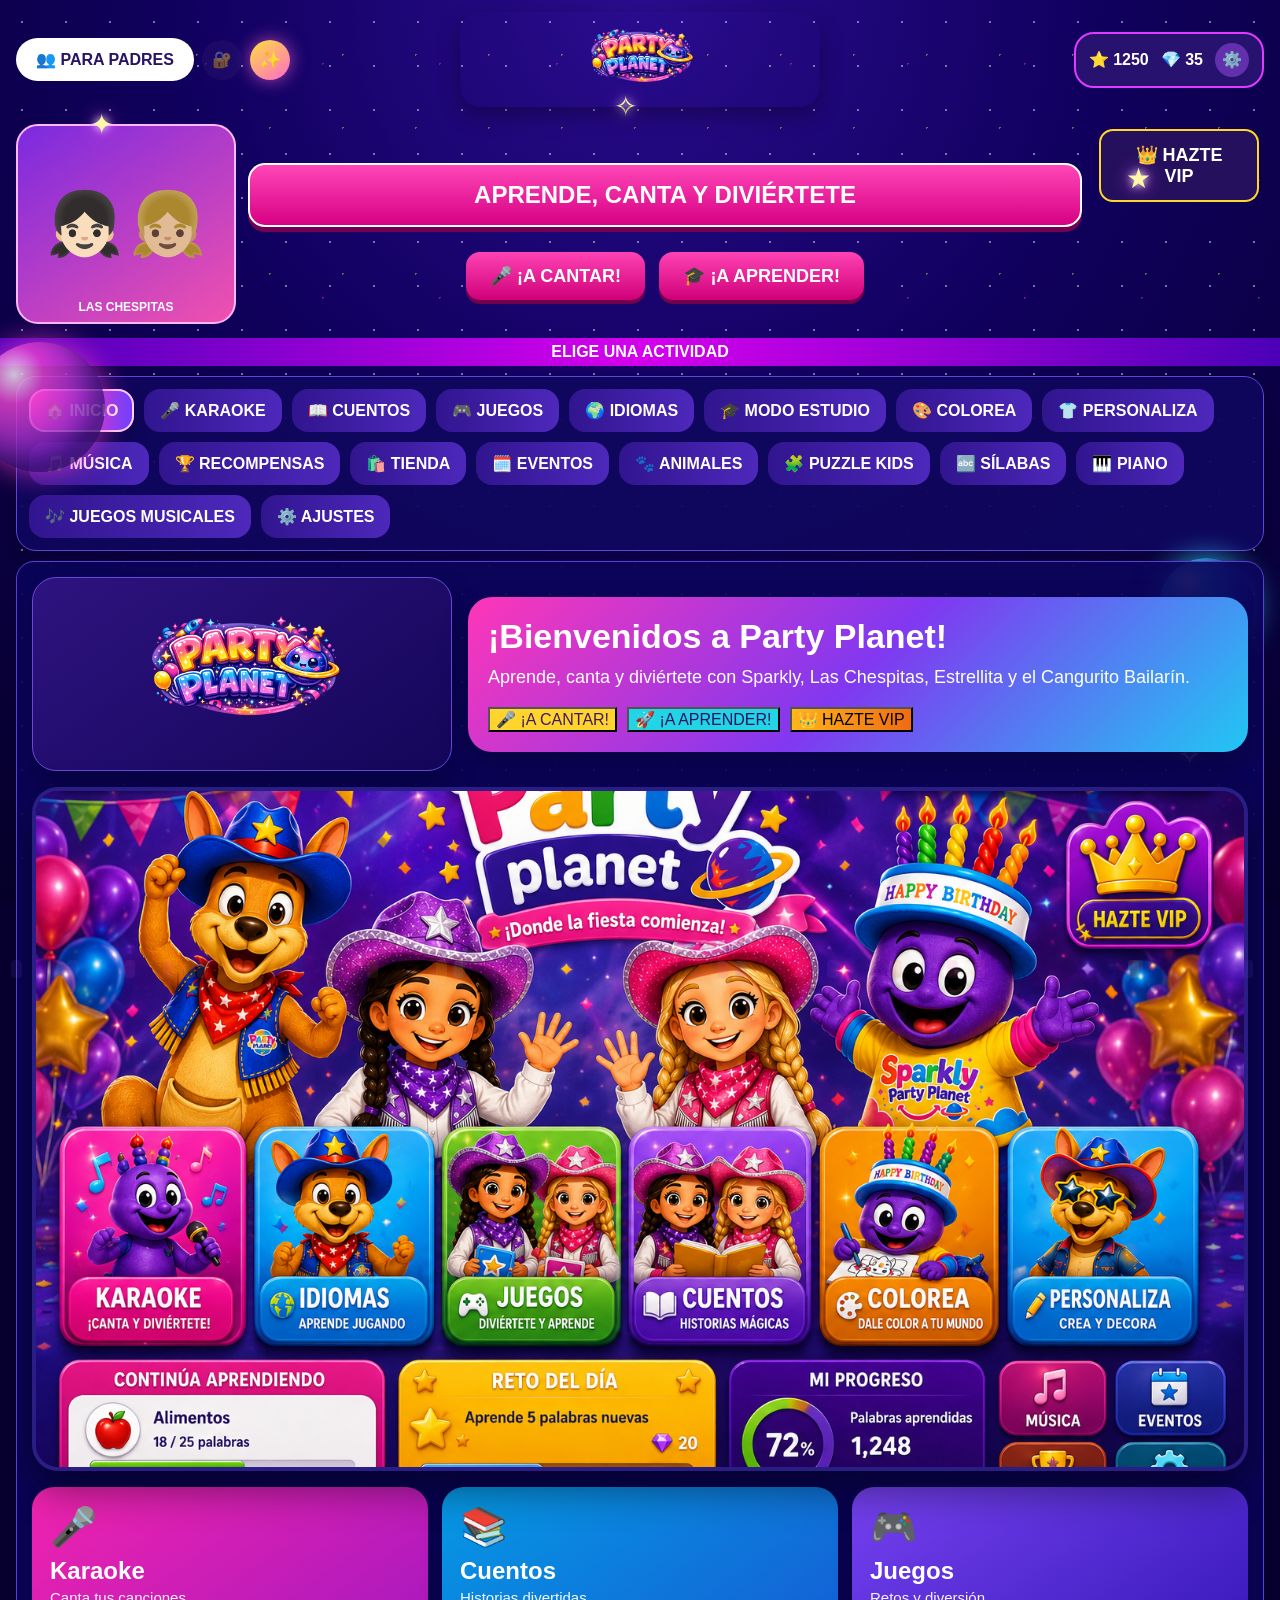
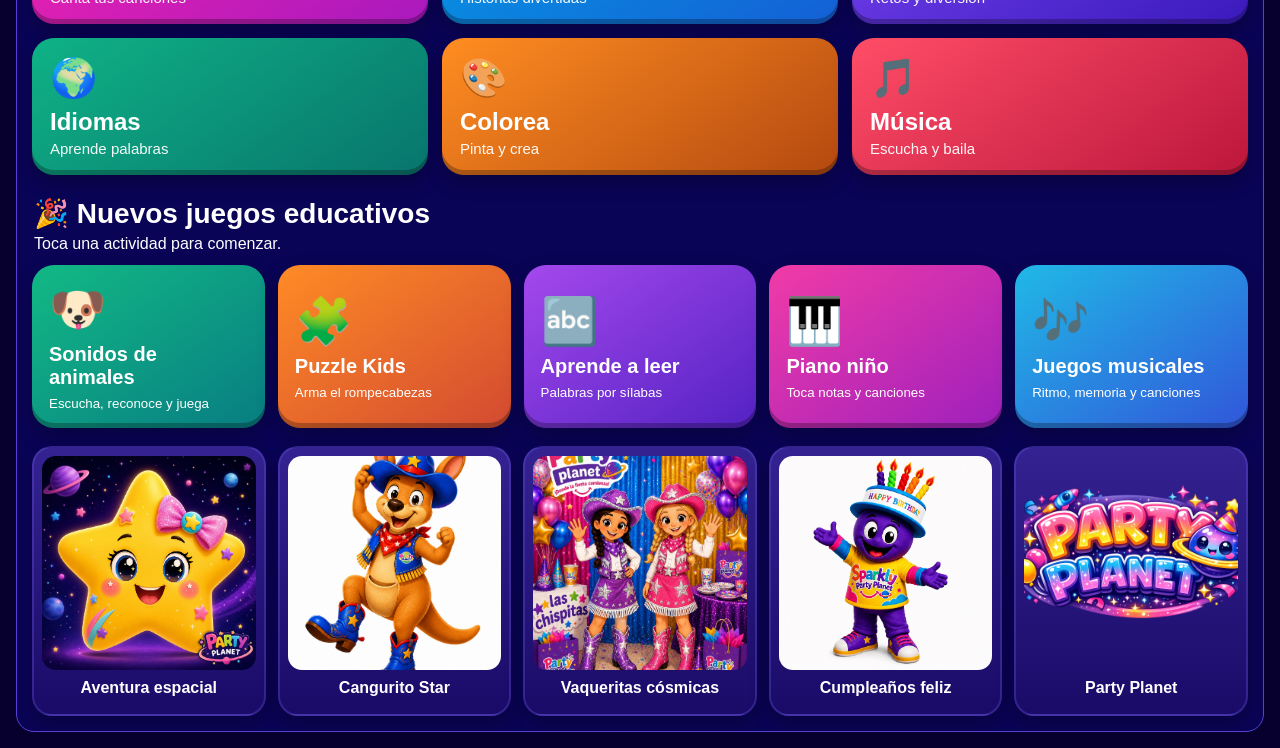
==== index.html @ 07850cf1 "Version 26" ====
<!doctype html>
<html lang="es">
<head>
<meta charset="utf-8">
<meta name="viewport" content="width=device-width,initial-scale=1,viewport-fit=cover">
<meta name="theme-color" content="#160066">
<title>Party Planet V26</title>
<link rel="manifest" href="manifest.json">
<link rel="stylesheet" href="styles.css?v=26">
<script>(async function(){const V='26';if(localStorage.getItem('pp_app_version')!==V){localStorage.setItem('pp_app_version',V);try{if('serviceWorker' in navigator){const r=await navigator.serviceWorker.getRegistrations();await Promise.all(r.map(x=>x.unregister()));}if('caches' in window){const k=await caches.keys();await Promise.all(k.map(x=>caches.delete(x)));}}catch(e){}}})();</script>
</head>
<body>
<div class="space-motion" aria-hidden="true">
  <span class="star s1">✦</span><span class="star s2">★</span><span class="star s3">✧</span>
  <span class="star s4">✦</span><span class="star s5">★</span><span class="star s6">✧</span>
  <span class="planet p1"></span><span class="planet p2"></span>
  <span class="comet c1"></span><span class="comet c2"></span>
</div>
<div class="space-bg"></div>
<div id="app">
<header class="topbar">
  <div class="top-left-actions"><button class="parents" onclick="openParentGate()">👥 PARA PADRES</button><button class="admin-secret" onclick="openAdminGate()" title="Administrador">🔐</button><button class="motion-toggle" onclick="toggleMotion()" title="Activar o reducir movimiento">✨</button></div>
  <div class="brand brand-image" onclick="go('home')">
      <img src="assets/images/logo_party_planet_v25.png" alt="Sparkly Party Planet">
    </div>
  <div class="wallet">
    <span>⭐ <b id="starsTop">1250</b></span>
    <span>💎 <b id="gemsTop">35</b></span>
    <button onclick="go('settings')">⚙️</button>
  </div>
</header>

<section class="hero-banner">
  <div class="hero-characters">
    <div class="character-bubble">👧🏻</div>
    <div class="character-bubble">👧🏼</div>
    <span>LAS CHESPITAS</span>
  </div>
  <div class="hero-copy">
    <h1>APRENDE, CANTA Y DIVIÉRTETE</h1>
    <div>
      <button onclick="go('karaoke')">🎤 ¡A CANTAR!</button>
      <button onclick="go('study')">🎓 ¡A APRENDER!</button>
    </div>
  </div>
  <button class="vip-btn" onclick="go('vip')">👑 HAZTE VIP</button>
</section>

<div class="section-banner">ELIGE UNA ACTIVIDAD</div>

<div id="mainNav" class="quick-nav">
    <button data-screen="home" onclick="go('home')">🏠 <span>INICIO</span></button>
    <button data-screen="karaoke" onclick="go('karaoke')">🎤 <span>KARAOKE</span></button>
    <button data-screen="stories" onclick="go('stories')">📖 <span>CUENTOS</span></button>
    <button data-screen="games" onclick="go('games')">🎮 <span>JUEGOS</span></button>
    <button data-screen="languages" onclick="go('languages')">🌍 <span>IDIOMAS</span></button>
    <button data-screen="study" onclick="go('study')">🎓 <span>MODO ESTUDIO</span></button>
    <button data-screen="color" onclick="go('color')">🎨 <span>COLOREA</span></button>
    <button data-screen="avatar" onclick="go('avatar')">👕 <span>PERSONALIZA</span></button>
    <button data-screen="music" onclick="go('music')">🎵 <span>MÚSICA</span></button>
    <button data-screen="rewards" onclick="go('rewards')">🏆 <span>RECOMPENSAS</span></button>
    <button data-screen="store" onclick="go('store')">🛍️ <span>TIENDA</span></button>
    <button data-screen="events" onclick="go('events')">🗓️ <span>EVENTOS</span></button>
    <button data-screen="animals" onclick="go('animals')">🐾 <span>ANIMALES</span></button>
    <button data-screen="puzzle" onclick="go('puzzle')">🧩 <span>PUZZLE KIDS</span></button>
    <button data-screen="syllables" onclick="go('syllables')">🔤 <span>SÍLABAS</span></button>
    <button data-screen="piano" onclick="go('piano')">🎹 <span>PIANO</span></button>
    <button data-screen="musicgames" onclick="go('musicgames')">🎶 <span>JUEGOS MUSICALES</span></button>
    <button data-screen="settings" onclick="go('settings')">⚙️ <span>AJUSTES</span></button>
    <div class="kangaroo">🦘<small>Cangurito Bailarín</small></div>
  </div>
<div class="app-layout app-layout-wide">
  <main class="content content-wide">
    <section id="screen-home" class="screen active"></section>
    <section id="screen-karaoke" class="screen"></section>
    <section id="screen-stories" class="screen"></section>
    <section id="screen-games" class="screen"></section>
    <section id="screen-languages" class="screen"></section>
    <section id="screen-study" class="screen"></section>
    <section id="screen-color" class="screen"></section>
    <section id="screen-avatar" class="screen"></section>
    <section id="screen-music" class="screen"></section>
    <section id="screen-rewards" class="screen"></section>
    <section id="screen-store" class="screen"></section>
    <section id="screen-events" class="screen"></section>
    <section id="screen-settings" class="screen"></section>
    <section id="screen-vip" class="screen"></section>
    <section id="screen-parents" class="screen"></section>
    <section id="screen-admin" class="screen"></section>
    <section id="screen-cloud" class="screen"></section>
    <section id="screen-analytics" class="screen"></section>
    <section id="screen-animals" class="screen"></section>
    <section id="screen-puzzle" class="screen"></section>
    <section id="screen-syllables" class="screen"></section>
    <section id="screen-piano" class="screen"></section>
    <section id="screen-musicgames" class="screen"></section>
  </main>
</div>
</div>

<div id="modal" class="modal hidden"><div class="modal-card"><button class="modal-close" onclick="closeModal()">✕</button><div id="modalBody"></div></div></div>
<div id="toast"></div>
<script src="app.js?v=26"></script>
</body>
</html>
---- styles.css ----
:root{--navy:#090044;--navy2:#170071;--purple:#6f18df;--pink:#f014a8;--blue:#0a8fe8;--cyan:#20d5ff;--yellow:#ffd734;--white:#fff}
*{box-sizing:border-box}body{margin:0;font-family:Arial,Helvetica,sans-serif;color:white;background:#07002f;min-height:100vh}.space-bg{position:fixed;inset:0;z-index:-2;background:radial-gradient(circle at top,#2a0c8f 0,#10005d 42%,#050028 100%)}.space-bg:after{content:"";position:absolute;inset:0;background-image:radial-gradient(#fff 1px,transparent 1px),radial-gradient(#ffd734 1px,transparent 1px),radial-gradient(#ff34c7 1px,transparent 1px);background-size:44px 44px,73px 73px,117px 117px;background-position:0 0,14px 18px,30px 5px;opacity:.45}button,input,select{font:inherit}.topbar{display:grid;grid-template-columns:1fr 2fr 1fr;align-items:center;padding:12px 16px}.parents{justify-self:start;background:#fff;color:#271467;border:0;border-radius:25px;padding:12px 20px;font-weight:900}.brand{justify-self:center;display:flex;gap:8px;align-items:center;cursor:pointer}.brand-star{font-size:50px;filter:drop-shadow(0 0 8px #ffdd00)}.brand b{display:block;font-size:54px;line-height:.8;background:linear-gradient(#19c9ff,#fff,#ff4aac);-webkit-background-clip:text;color:transparent;text-shadow:0 4px #401066}.brand small{display:block;text-align:center;color:#ffd12c;font-weight:900;letter-spacing:4px}.wallet{justify-self:end;background:#281270;border:2px solid #e23bff;border-radius:20px;padding:9px 13px;display:flex;gap:12px;align-items:center}.wallet button{border:0;background:#6230ad;color:white;width:34px;height:34px;border-radius:50%}
.hero-banner{display:grid;grid-template-columns:220px 1fr 170px;gap:12px;align-items:center;padding:5px 16px 14px}.hero-characters{height:200px;border:2px solid #ffb7fb;border-radius:22px;background:linear-gradient(145deg,#7b2ae0,#f051ae);display:flex;align-items:center;justify-content:center;gap:6px;position:relative}.hero-characters span{position:absolute;bottom:8px;font-size:12px;font-weight:900}.character-bubble{font-size:62px}.hero-copy{text-align:center}.hero-copy h1{padding:16px;border-radius:17px;border:2px solid #fff;background:linear-gradient(#ff47b8,#d70083);box-shadow:0 5px 0 #730050}.hero-copy button,.vip-btn{border:0;border-radius:14px;padding:13px 24px;color:#fff;font-weight:900;font-size:18px;background:linear-gradient(#ff43b4,#cf0078);box-shadow:0 4px 0 #73004b;margin:5px}.vip-btn{align-self:start;background:#24105d;border:2px solid #ffd72c;box-shadow:none}.section-banner{text-align:center;font-weight:900;padding:5px;background:linear-gradient(90deg,#4c00b8,#d500ed,#4c00b8)}.app-layout{display:grid;grid-template-columns:145px minmax(0,1fr);gap:10px;padding:10px}.side-nav,.content{background:rgba(12,5,91,.9);border:1px solid #5940d3;border-radius:18px;overflow:hidden}.side-nav>button{width:100%;border:0;border-bottom:1px solid #5238bd;padding:14px 10px;text-align:left;color:#fff;font-weight:800;background:linear-gradient(90deg,#30158c,#4521a9)}.side-nav>button.active{background:linear-gradient(90deg,#a712cb,#4337ef);box-shadow:inset 0 0 0 2px #ff4ff3}.kangaroo{text-align:center;font-size:78px;padding:20px 0}.kangaroo small{display:block;font-size:11px}.content{padding:15px;min-height:600px}.screen{display:none}.screen.active{display:block;animation:fade .22s ease}@keyframes fade{from{opacity:0;transform:translateY(5px)}to{opacity:1;transform:none}}
.screen-title{display:flex;justify-content:space-between;align-items:center;margin-bottom:14px}.screen-title h2{margin:0;font-size:30px}.screen-title p{margin:4px 0}.panel{background:linear-gradient(145deg,#211070,#12065c);border:1px solid #5f43db;border-radius:18px;padding:16px;box-shadow:0 10px 24px #0003}.home-grid,.feature-grid,.product-grid,.reward-grid,.event-grid{display:grid;grid-template-columns:repeat(3,1fr);gap:12px}.home-card,.feature-card,.product-card,.reward-card,.event-card{border:0;border-radius:18px;padding:18px;color:white;min-height:130px;font-weight:900;text-align:left;box-shadow:inset 0 -5px #0004,0 6px 15px #0003}.home-card span,.feature-card span,.product-card span,.reward-card span,.event-card span{display:block;font-size:38px;margin-bottom:8px}.blue{background:linear-gradient(145deg,#0599e4,#1460d5)}.pink{background:linear-gradient(145deg,#f123ae,#a919be)}.purple{background:linear-gradient(145deg,#7541ef,#3a1abc)}.green{background:linear-gradient(145deg,#0fb286,#08756d)}.orange{background:linear-gradient(145deg,#ff8d21,#b44910)}.red{background:linear-gradient(145deg,#ff4d67,#bc163c)}.yellow{background:linear-gradient(145deg,#ffc72e,#d87b00);color:#3d2500}
.lang-tabs{display:flex;overflow:auto;margin-bottom:10px}.lang-tabs button{min-width:92px;border:0;border-right:1px solid #5439b4;background:#2b167b;color:#fff;padding:11px}.lang-tabs .active{background:linear-gradient(#f32bab,#7530e8)}.toolbar{display:grid;grid-template-columns:1.2fr 1fr auto;gap:9px;margin:10px 0}.toolbar>*{border:0;border-radius:12px;padding:12px;background:#2a1578;color:#fff}.stats{display:flex;justify-content:space-around;border-block:1px solid #5138bd;padding:10px}.category-grid{display:grid;grid-template-columns:repeat(4,1fr);gap:9px;margin:12px 0}.category-grid button{border:0;border-radius:14px;color:#fff;padding:14px 8px;min-height:92px;font-weight:900;box-shadow:inset 0 -4px #0004}.category-grid span{display:block;font-size:33px}.word-grid{display:grid;grid-template-columns:repeat(3,1fr);gap:10px;margin-top:12px}.word{background:linear-gradient(145deg,#3c20aa,#18106a);border:1px solid #684bdd;border-radius:15px;padding:14px;text-align:center}.word .emoji{font-size:36px}.word p{color:#7feaff;font-weight:900}.word button,.action-btn{border:0;border-radius:10px;padding:8px 11px;background:#f124a5;color:#fff;font-weight:800}.karaoke-box{text-align:center}.lyrics{min-height:150px;font-size:26px;line-height:1.7;background:#15075b;border-radius:16px;padding:20px}.story-card{line-height:1.7}.game-area{margin-top:12px;min-height:220px}.memory{display:grid;grid-template-columns:repeat(4,1fr);gap:8px}.memory button{min-height:60px;border:0;border-radius:12px;font-size:28px;background:#4027aa;color:white}.paint-area{text-align:center}.paint-star{font-size:220px;color:#ddd;cursor:pointer}.palette{display:flex;justify-content:center;gap:8px}.palette button{width:42px;height:42px;border-radius:50%;border:3px solid white}.avatar-stage{text-align:center}.avatar-face{font-size:160px}.avatar-options{display:flex;flex-wrap:wrap;justify-content:center;gap:8px}.avatar-options button{padding:10px;border:0;border-radius:12px}.song-list{display:grid;gap:9px}.song{display:flex;justify-content:space-between;align-items:center;background:#22106f;border-radius:14px;padding:13px}.progress{height:14px;background:#12064e;border-radius:10px;overflow:hidden}.progress div{height:100%;background:linear-gradient(90deg,#1dd6ff,#f52fb2)}.settings-list label{display:block;margin:15px 0}.settings-list select,.settings-list input{width:100%;padding:11px;border-radius:10px;border:0;margin-top:5px}.modal{position:fixed;inset:0;z-index:30;background:#000b;display:grid;place-items:center}.modal-card{position:relative;width:min(520px,90vw);background:#21106d;border:2px solid #ba64ff;border-radius:20px;padding:25px;text-align:center}.modal-close{position:absolute;right:10px;top:10px}.hidden{display:none!important}#toast{position:fixed;left:50%;bottom:20px;z-index:40;transform:translate(-50%,100px);opacity:0;background:white;color:#251064;padding:12px 18px;border-radius:20px;transition:.3s;font-weight:900}#toast.show{transform:translate(-50%,0);opacity:1}
@media(max-width:900px){.hero-banner{grid-template-columns:150px 1fr}.vip-btn{display:none}.app-layout{grid-template-columns:92px 1fr}.side-nav span{display:none}.side-nav>button{text-align:center;font-size:22px}.home-grid,.feature-grid,.product-grid,.reward-grid,.event-grid{grid-template-columns:repeat(2,1fr)}.category-grid{grid-template-columns:repeat(3,1fr)}}
@media(max-width:650px){.topbar{grid-template-columns:1fr 1fr}.parents{display:none}.brand{justify-self:start}.brand b{font-size:34px}.brand-star{font-size:35px}.hero-banner{grid-template-columns:1fr}.hero-characters{display:none}.app-layout{grid-template-columns:1fr}.side-nav{display:flex;overflow:auto}.side-nav>button{min-width:68px;border-bottom:0}.kangaroo{display:none}.home-grid,.feature-grid,.product-grid,.reward-grid,.event-grid,.category-grid,.word-grid{grid-template-columns:repeat(2,1fr)}.toolbar{grid-template-columns:1fr}.stats{font-size:12px}.hero-copy h1{font-size:18px}}

/* V17: pantalla de Inicio rediseñada, sin Categorías ni Favoritas */
.home-welcome{
  display:grid;
  grid-template-columns:1.45fr .55fr;
  gap:18px;
  align-items:center;
  min-height:280px;
  padding:28px;
  border-radius:26px;
  background:
    radial-gradient(circle at 85% 20%,#ffffff45 0 3%,transparent 4%),
    radial-gradient(circle at 92% 54%,#ffd734 0 1.5%,transparent 2.5%),
    linear-gradient(135deg,#6d21dd,#e515aa 58%,#0aa6e9);
  box-shadow:0 18px 35px #0004,inset 0 0 0 2px #ffffff55;
  overflow:hidden;
}
.welcome-label{font-size:12px;font-weight:1000;letter-spacing:1.4px;color:#fff8a8}
.welcome-copy h2{font-size:clamp(30px,5vw,50px);line-height:1.02;margin:9px 0}
.welcome-copy p{max-width:650px;font-size:17px;line-height:1.5}
.welcome-actions{display:flex;flex-wrap:wrap;gap:10px;margin-top:18px}
.welcome-actions button{
  border:0;border-radius:15px;padding:13px 18px;color:white;font-weight:900;
  background:#17065d;box-shadow:0 5px 0 #09002e
}
.welcome-actions button:last-child{background:#ffcf27;color:#42134e;box-shadow:0 5px 0 #b76f00}
.welcome-character{
  min-height:205px;border-radius:50%;
  display:flex;flex-direction:column;align-items:center;justify-content:center;
  background:radial-gradient(circle,#fff 0 18%,#bceaff 39%,#8054f0 70%,transparent 71%);
}
.welcome-sparkly{font-size:100px;filter:drop-shadow(0 8px 10px #0004);animation:homeFloat 2s ease-in-out infinite}
.welcome-character b{background:#14045d;padding:8px 12px;border-radius:13px;margin-top:-6px}
@keyframes homeFloat{50%{transform:translateY(-9px) rotate(4deg)}}
.home-section-heading{display:flex;justify-content:space-between;align-items:end;margin:25px 2px 12px}
.home-section-heading h3{font-size:25px;margin:0}.home-section-heading p{margin:4px 0;color:#c9c2ff}
.home-section-heading span{background:#261078;border:1px solid #644ce2;border-radius:13px;padding:10px 13px;font-weight:900}
.home-main-grid{display:grid;grid-template-columns:repeat(3,1fr);gap:12px}
.home-action-card{
  position:relative;display:grid;grid-template-columns:auto 1fr auto;gap:12px;align-items:center;
  min-height:120px;border:0;border-radius:20px;padding:17px;color:white;text-align:left;
  box-shadow:inset 0 -5px #0003,0 9px 18px #0003;transition:.18s
}
.home-action-card:hover{transform:translateY(-3px)}.home-action-card:active{transform:translateY(2px)}
.home-action-icon{font-size:43px}.home-action-card b{display:block;font-size:20px}.home-action-card small{display:block;margin-top:5px;line-height:1.25}.home-action-card i{font-size:30px;font-style:normal}
.karaoke-card{background:linear-gradient(135deg,#f12aaf,#9e1bc3)}
.language-card{background:linear-gradient(135deg,#05a3df,#1555cd)}
.games-card{background:linear-gradient(135deg,#6846ee,#3820b5)}
.stories-card{background:linear-gradient(135deg,#09aa7f,#08716e)}
.color-card{background:linear-gradient(135deg,#ff9d28,#d85713)}
.avatar-card{background:linear-gradient(135deg,#ff4d71,#b81554)}
.home-bottom-grid{display:grid;grid-template-columns:1.45fr .55fr;gap:12px;margin-top:16px}
.continue-card,.daily-challenge{
  border-radius:21px;padding:18px;border:1px solid #6046dc;background:linear-gradient(145deg,#231175,#13085b)
}
.continue-card{display:grid;grid-template-columns:auto 1fr auto;gap:14px;align-items:center}
.continue-icon{width:74px;height:74px;display:grid;place-items:center;border-radius:20px;background:#fff;font-size:42px}
.continue-info span,.daily-challenge>span{font-size:11px;font-weight:1000;letter-spacing:1.2px;color:#7eeaff}
.continue-info h3,.daily-challenge h3{margin:5px 0;font-size:24px}.continue-info p,.daily-challenge p{margin:5px 0;color:#d4ceff}
.continue-card button,.daily-challenge button{
  border:0;border-radius:13px;padding:11px 14px;background:#ef26a6;color:white;font-weight:900
}
.daily-challenge{background:linear-gradient(145deg,#4e1cb2,#9411a5);display:flex;flex-direction:column;justify-content:center}
.daily-challenge button{align-self:flex-start;background:#ffd633;color:#43134c}
.home-shortcuts{display:grid;grid-template-columns:repeat(4,1fr);gap:10px;margin-top:14px}
.home-shortcuts button{border:1px solid #5b43d4;border-radius:14px;padding:13px;background:#211070;color:white;font-weight:900}
@media(max-width:950px){
  .home-main-grid{grid-template-columns:repeat(2,1fr)}
  .home-welcome,.home-bottom-grid{grid-template-columns:1fr}
  .welcome-character{display:none}
}
@media(max-width:620px){
  .home-main-grid{grid-template-columns:1fr}
  .home-shortcuts{grid-template-columns:repeat(2,1fr)}
  .continue-card{grid-template-columns:auto 1fr}.continue-card button{grid-column:1/-1}
  .home-welcome{padding:20px}.welcome-copy h2{font-size:31px}
}

/* V18 - Inicio visual aprobado con botones interactivos */
.visual-home-wrap{
  position:relative;
  width:100%;
  max-width:1536px;
  margin:0 auto;
  aspect-ratio:3/2;
  border-radius:24px;
  overflow:hidden;
  box-shadow:0 18px 45px #0007;
  background:#17005f;
}
.visual-home-image{
  width:100%;
  height:100%;
  object-fit:contain;
  display:block;
  background:#17005f;
  image-rendering:auto;
}
.hotspot{
  position:absolute;
  z-index:5;
  border:0;
  background:transparent;
  border-radius:18px;
  cursor:pointer;
  transition:.18s;
}
.hotspot:hover{
  background:#ffffff16;
  box-shadow:inset 0 0 0 3px #ffffffaa,0 0 20px #ff39d2aa;
  transform:scale(1.01);
}
.hotspot:active{transform:scale(.98)}
.hs-parents{left:1.2%;top:1.2%;width:16.5%;height:6.5%}
.hs-vip{right:2.2%;top:8.5%;width:12%;height:14%}
.hs-karaoke{left:1.2%;top:49.5%;width:16.5%;height:27.5%}
.hs-languages{left:18.2%;top:49.5%;width:16.5%;height:27.5%}
.hs-games{left:35.1%;top:49.5%;width:16.5%;height:27.5%}
.hs-stories{left:52.1%;top:49.5%;width:16.5%;height:27.5%}
.hs-color{left:69.1%;top:49.5%;width:14.5%;height:27.5%}
.hs-avatar{right:1.3%;top:49.5%;width:14.2%;height:27.5%}
.hs-continue{left:2%;top:79%;width:26.5%;height:16.5%}
.hs-challenge{left:30%;top:79%;width:26.5%;height:16.5%}
.hs-progress{left:58%;top:79%;width:22%;height:16.5%}
.hs-music{left:80.5%;top:79%;width:8.5%;height:8%}
.hs-events{right:1.2%;top:79%;width:9%;height:8%}
.hs-rewards{left:80.5%;top:88%;width:8.5%;height:8%}
.hs-settings{right:1.2%;top:88%;width:9%;height:8%}
.mobile-home-fallback{display:none}
@media(max-width:760px){
  .visual-home-wrap{display:none}
  .mobile-home-fallback{display:block}
}

/* V19 - integración de personajes oficiales */
.brand-image{
  width:320px;
  max-width:100%;
  border-radius:18px;
  overflow:hidden;
  box-shadow:0 8px 20px #0004;
}
.brand-image img{
  display:block;
  width:100%;
  height:88px;
  object-fit:cover;
  object-position:center;
}
.character-showcase{
  display:grid;
  grid-template-columns:repeat(4,1fr);
  gap:12px;
  margin-top:18px;
}
.character-card{
  border:0;
  border-radius:20px;
  padding:0;
  overflow:hidden;
  color:white;
  text-align:left;
  background:linear-gradient(145deg,#2a147b,#13065b);
  box-shadow:0 10px 24px #0004;
  transition:.18s;
}
.character-card:hover{transform:translateY(-4px)}
.character-card img{
  width:100%;
  aspect-ratio:1/1;
  object-fit:cover;
  display:block;
  background:white;
}
.character-card div{padding:13px}
.character-card b{display:block;font-size:17px}
.character-card small{display:block;margin-top:4px;color:#d8d2ff}
.screen-character-banner{
  display:grid;
  grid-template-columns:180px 1fr;
  gap:18px;
  align-items:center;
  margin-bottom:16px;
  padding:14px;
  border-radius:20px;
  background:linear-gradient(135deg,#5f1bd3,#e319a6,#0a91e6);
  box-shadow:0 10px 26px #0004;
}
.screen-character-banner img{
  width:180px;
  height:180px;
  object-fit:cover;
  border-radius:18px;
  background:white;
}
.screen-character-banner h3{font-size:28px;margin:0 0 5px}
.screen-character-banner p{margin:0;font-size:16px}
@media(max-width:900px){
  .character-showcase{grid-template-columns:repeat(2,1fr)}
  .brand-image{width:240px}
}
@media(max-width:650px){
  .character-showcase{grid-template-columns:repeat(2,1fr)}
  .screen-character-banner{grid-template-columns:1fr;text-align:center}
  .screen-character-banner img{margin:auto;width:150px;height:150px}
  .brand-image{width:180px}
  .brand-image img{height:60px}
}

/* V20 - Inicio infantil inspirado en el código proporcionado, totalmente offline */
.v20-header{
  display:grid;
  grid-template-columns:auto 1fr auto;
  gap:18px;
  align-items:center;
  padding:16px;
  border-radius:26px;
  background:linear-gradient(90deg,#ed2da6,#7b28d8,#3444da);
  border:4px solid #ff72c955;
  box-shadow:0 16px 32px #0005;
  margin-bottom:15px;
}
.v20-mini-brand{
  display:flex;
  align-items:center;
  gap:10px;
  padding:8px 12px;
  border-radius:18px;
  background:#0003;
  font-weight:1000;
}
.v20-mini-brand img{
  width:50px;height:50px;object-fit:cover;border-radius:14px
}
.v20-title{text-align:center}
.v20-title h2{
  margin:0;
  font-size:clamp(22px,4vw,36px);
  color:#ffe63a;
  text-shadow:0 3px 5px #0007;
}
.v20-header-actions{display:flex;gap:8px;flex-wrap:wrap;justify-content:flex-end}
.v20-header-actions button{
  border:0;border-radius:16px;padding:12px 15px;font-weight:1000;
  box-shadow:0 5px 0 #0005;color:white
}
.v20-sing{background:#ffd42c!important;color:#3f1a64!important}
.v20-learn{background:#22d4e6!important;color:#28125f!important}
.v20-vip{background:linear-gradient(90deg,#ffb51b,#f06b12)!important}
.v20-main{display:grid;grid-template-columns:220px 1fr;gap:15px}
.v20-capsule{
  display:flex;
  flex-direction:column;
  gap:8px;
  padding:14px;
  border-radius:26px;
  background:#26106fbb;
  border:2px solid #844ee444;
  box-shadow:0 12px 28px #0004;
}
.v20-capsule button{
  display:flex;
  gap:10px;
  align-items:center;
  min-height:54px;
  border:0;
  border-radius:17px;
  padding:12px;
  color:white;
  background:transparent;
  font-weight:900;
  text-align:left;
}
.v20-capsule button:hover{background:#ffffff15}
.v20-capsule button.active{background:#e51d9f;box-shadow:0 6px 14px #0004}
.v20-content{display:flex;flex-direction:column;gap:14px}
.v20-banner{
  position:relative;
  width:100%;
  aspect-ratio:16/9;
  overflow:hidden;
  border-radius:26px;
  border:4px solid #5353db55;
  box-shadow:0 18px 40px #0007;
  background:#16045c;
}
.v20-banner>img{width:100%;height:100%;display:block;object-fit:cover}
.v20-overlay{
  position:absolute;border:0;background:transparent;border-radius:18px;cursor:pointer;transition:.18s
}
.v20-overlay:hover{background:#ffffff18;box-shadow:inset 0 0 0 3px #fff,0 0 25px #ff37d7}
.v20-parents{left:1%;top:1%;width:16%;height:9%}
.v20-wallet{right:1%;top:1%;width:24%;height:9%}
.v20-banner-karaoke{left:1%;top:49%;width:17%;height:28%}
.v20-banner-languages{left:18%;top:49%;width:17%;height:28%}
.v20-banner-games{left:35%;top:49%;width:17%;height:28%}
.v20-banner-stories{left:52%;top:49%;width:17%;height:28%}
.v20-banner-color{left:69%;top:49%;width:15%;height:28%}
.v20-banner-avatar{right:1%;top:49%;width:15%;height:28%}
.v20-carousel{display:grid;grid-template-columns:repeat(5,1fr);gap:12px}
.v20-carousel button{
  border:2px solid #6756dc55;
  border-radius:20px;
  padding:8px;
  color:white;
  background:linear-gradient(#342291,#1a0b68);
  box-shadow:0 8px 18px #0004;
  transition:.18s;
}
.v20-carousel button:hover{transform:translateY(-4px)}
.v20-carousel img{
  width:100%;
  aspect-ratio:1/1;
  object-fit:cover;
  border-radius:14px;
  display:block;
}
.v20-carousel span{display:block;padding:9px 4px;font-weight:900}
@media(max-width:1050px){
  .v20-header{grid-template-columns:1fr}
  .v20-mini-brand{justify-self:start}
  .v20-header-actions{justify-content:center}
  .v20-main{grid-template-columns:100px 1fr}
  .v20-capsule span{display:none}
  .v20-capsule button{justify-content:center;font-size:22px}
  .v20-carousel{grid-template-columns:repeat(3,1fr)}
}
@media(max-width:700px){
  .v20-main{grid-template-columns:1fr}
  .v20-capsule{flex-direction:row;overflow:auto}
  .v20-capsule button{min-width:72px}
  .v20-carousel{grid-template-columns:repeat(2,1fr)}
  .v20-banner{aspect-ratio:9/16}
  .v20-banner>img{object-fit:cover}
  .v20-overlay{display:none}
}

/* V21 - Panel de administración de canciones */
.top-left-actions{display:flex;align-items:center;gap:8px}.admin-secret{border:0;border-radius:50%;width:40px;height:40px;background:#2b156f;color:white;opacity:.45}.admin-secret:hover{opacity:1}
.admin-layout{display:grid;grid-template-columns:1fr 1fr;gap:16px}.admin-form,.admin-library{background:linear-gradient(145deg,#251177,#13075d);border:1px solid #6046d8;border-radius:20px;padding:18px}
.admin-form label{display:block;margin:12px 0;font-weight:900}.admin-form input,.admin-form select,.admin-form textarea{width:100%;margin-top:6px;padding:12px;border:0;border-radius:12px;background:#fff;color:#26105e}.admin-form textarea{min-height:130px;resize:vertical}.admin-form button{border:0;border-radius:13px;padding:12px 16px;background:#ef23a6;color:white;font-weight:900;margin-right:8px}
.admin-song{display:grid;grid-template-columns:70px 1fr auto;gap:12px;align-items:center;background:#1c0b67;border:1px solid #5037c8;border-radius:16px;padding:10px;margin-bottom:10px}.admin-song img{width:70px;height:70px;object-fit:cover;border-radius:12px;background:white}.admin-song button{border:0;border-radius:10px;padding:8px;background:#f224a6;color:white}.admin-song .danger{background:#b51d3d}
.song-cover{width:64px;height:64px;border-radius:12px;object-fit:cover;background:white}.song{display:grid!important;grid-template-columns:auto 1fr auto;gap:12px}.karaoke-player{display:grid;grid-template-columns:180px 1fr;gap:18px;align-items:start}.karaoke-player img{width:180px;height:180px;object-fit:cover;border-radius:18px;background:white}.admin-note{background:#ffdc3b;color:#3f2450;padding:12px;border-radius:14px;font-weight:900}
@media(max-width:850px){.admin-layout{grid-template-columns:1fr}.karaoke-player{grid-template-columns:1fr}.karaoke-player img{margin:auto}}

/* V22 Cloud Edition */
.cloud-status{
  display:flex;align-items:center;justify-content:space-between;gap:12px;
  padding:14px 16px;border-radius:18px;background:linear-gradient(135deg,#1d0c69,#3c168e);
  border:1px solid #7154df;margin-bottom:14px
}
.cloud-dot{width:13px;height:13px;border-radius:50%;display:inline-block;margin-right:8px;background:#ffbe2c;box-shadow:0 0 15px #ffbe2c}
.cloud-dot.online{background:#31e27b;box-shadow:0 0 15px #31e27b}
.v22-grid{display:grid;grid-template-columns:repeat(3,1fr);gap:14px}
.v22-card{border:1px solid #6547d5;border-radius:20px;padding:17px;background:linear-gradient(145deg,#291178,#17065d);box-shadow:0 10px 25px #0004}
.v22-card h3{margin-top:0}
.metric{font-size:34px;font-weight:1000;color:#ffe43d}
.filter-row{display:flex;gap:10px;flex-wrap:wrap;margin-bottom:15px}
.filter-row input,.filter-row select{padding:12px;border:0;border-radius:13px;min-width:180px}
.library-grid{display:grid;grid-template-columns:repeat(4,1fr);gap:14px}
.library-card{border:1px solid #6547d5;border-radius:19px;overflow:hidden;background:#1b0a63;box-shadow:0 8px 20px #0004}
.library-card img{width:100%;aspect-ratio:1/1;object-fit:cover;background:white}
.library-card .body{padding:12px}
.library-card button{width:100%;border:0;padding:11px;border-radius:11px;background:#ed23a5;color:white;font-weight:900}
.badge{display:inline-block;padding:4px 8px;border-radius:999px;font-size:11px;font-weight:900;margin:3px 3px 0 0;background:#5d3dcc}
.badge.vip{background:#f0a71b;color:#321200}
.cloud-form label{display:block;margin:10px 0;font-weight:900}
.cloud-form input,.cloud-form textarea{width:100%;margin-top:5px;padding:11px;border:0;border-radius:11px}
.setup-code{white-space:pre-wrap;background:#090325;padding:14px;border-radius:14px;overflow:auto;font-size:12px}
@media(max-width:1000px){.v22-grid{grid-template-columns:1fr 1fr}.library-grid{grid-template-columns:repeat(3,1fr)}}
@media(max-width:700px){.v22-grid{grid-template-columns:1fr}.library-grid{grid-template-columns:repeat(2,1fr)}}

/* V23 ANIMADA */
body{position:relative;isolation:isolate}
body::before{content:"";position:fixed;inset:0;z-index:-4;pointer-events:none;background:radial-gradient(circle at 12% 15%,#ff38c955 0 4%,transparent 15%),radial-gradient(circle at 82% 18%,#23dfff44 0 5%,transparent 18%),linear-gradient(130deg,#0d0230,#24106c 45%,#090124);background-size:130% 130%;animation:cosmicShift 14s ease-in-out infinite alternate}
.space-motion{position:fixed;inset:0;overflow:hidden;pointer-events:none;z-index:-2}
.star{position:absolute;color:#fff7a8;text-shadow:0 0 9px #fff,0 0 20px #fd4fff;animation:twinkle 2.4s ease-in-out infinite}
.s1{left:7%;top:12%;font-size:20px}.s2{left:22%;top:72%;font-size:15px;animation-delay:.5s}.s3{left:48%;top:10%;font-size:25px;animation-delay:1s}.s4{left:68%;top:67%;font-size:18px;animation-delay:1.4s}.s5{left:88%;top:18%;font-size:22px;animation-delay:.8s}.s6{left:92%;top:82%;font-size:14px;animation-delay:1.8s}
.planet{position:absolute;border-radius:50%;opacity:.5;box-shadow:inset -12px -14px 22px #0006,0 0 30px currentColor}
.p1{width:90px;height:90px;left:-25px;top:38%;color:#e737c8;background:radial-gradient(circle at 30% 25%,#fff0fb,#ee44d4 22%,#6f20bc 70%);animation:planetFloat 9s ease-in-out infinite}
.p2{width:60px;height:60px;right:2%;top:62%;color:#37d4ff;background:radial-gradient(circle at 30% 25%,#e9ffff,#28c7f4 22%,#2840c2 72%);animation:planetFloat 7s ease-in-out infinite reverse}
.comet{position:absolute;width:120px;height:3px;border-radius:50%;background:linear-gradient(90deg,transparent,#fff,#44dfff);filter:drop-shadow(0 0 8px #fff)}
.c1{top:20%;left:-150px;animation:cometFly 11s linear infinite}.c2{top:77%;left:-180px;animation:cometFly 15s linear infinite 4s}
.motion-toggle{border:0;border-radius:50%;width:40px;height:40px;background:linear-gradient(145deg,#ffdf3d,#ff6acb);font-size:18px;box-shadow:0 0 18px #ff67d4aa;cursor:pointer}
.v20-header{animation:headerGlow 5s ease-in-out infinite}.v20-title h2{animation:titleFloat 2.8s ease-in-out infinite}.v20-banner{animation:bannerFloat 5.5s ease-in-out infinite}.v20-banner>img{animation:bannerZoom 12s ease-in-out infinite alternate}
.v20-header-actions button,.action-btn,.v20-capsule button{transition:transform .18s ease,filter .18s ease}
.v20-header-actions button:hover,.action-btn:hover,.v20-capsule button:hover{transform:translateY(-4px) scale(1.04);filter:brightness(1.15)}
.v20-header-actions button:active,.action-btn:active,.v20-capsule button:active{animation:squash .28s ease}
.v20-carousel button,.character-card,.library-card{position:relative;overflow:hidden;animation:cardFloat 4s ease-in-out infinite}
.v20-carousel button:nth-child(2n),.character-card:nth-child(2n),.library-card:nth-child(2n){animation-delay:.6s}
.v20-carousel img,.character-card img,.screen-character-banner img,.library-card img{transform-origin:50% 85%;animation:characterBreathe 3.2s ease-in-out infinite}
.v20-carousel button:hover img,.character-card:hover img,.library-card:hover img,.screen-character-banner img:hover{animation:characterHello .7s ease}
.confetti-piece{position:fixed;top:-30px;z-index:9999;pointer-events:none;width:11px;height:18px;border-radius:4px;animation:confettiFall 1.9s linear forwards}
.spark-burst{position:fixed;z-index:9999;pointer-events:none;width:9px;height:9px;border-radius:50%;background:#fff;box-shadow:0 0 12px #fff,0 0 24px #ff40c9;animation:sparkBurst .85s ease-out forwards}
body.motion-reduced *{animation-duration:.001ms!important;animation-iteration-count:1!important}body.motion-reduced .space-motion{display:none}
@keyframes cosmicShift{from{background-position:0 0}to{background-position:100% 70%}}@keyframes twinkle{0%,100%{opacity:.25;transform:scale(.7)}50%{opacity:1;transform:scale(1.35) rotate(25deg)}}@keyframes planetFloat{0%,100%{transform:translateY(-12px) rotate(-4deg)}50%{transform:translateY(18px) rotate(8deg)}}@keyframes cometFly{0%{transform:translate(-15vw,-5vh) rotate(-18deg);opacity:0}10%{opacity:1}100%{transform:translate(125vw,35vh) rotate(-18deg);opacity:0}}@keyframes headerGlow{0%,100%{box-shadow:0 16px 32px #0005}50%{box-shadow:0 16px 32px #0005,0 0 35px #ff45ce77}}@keyframes titleFloat{0%,100%{transform:translateY(0)}50%{transform:translateY(-7px)}}@keyframes bannerFloat{0%,100%{transform:translateY(0)}50%{transform:translateY(-7px)}}@keyframes bannerZoom{from{transform:scale(1.01)}to{transform:scale(1.07)}}@keyframes cardFloat{0%,100%{transform:translateY(0)}50%{transform:translateY(-7px)}}@keyframes characterBreathe{0%,100%{transform:scale(1) rotate(-.4deg)}50%{transform:scale(1.025) rotate(.4deg)}}@keyframes characterHello{0%{transform:scale(1)}25%{transform:scale(1.08) rotate(-5deg)}55%{transform:scale(.98) rotate(5deg)}100%{transform:scale(1)}}@keyframes squash{0%{transform:scale(1)}45%{transform:scale(1.12,.84)}100%{transform:scale(1)}}@keyframes confettiFall{0%{transform:translateY(-30px) rotate(0);opacity:1}100%{transform:translateY(110vh) rotate(720deg);opacity:.1}}@keyframes sparkBurst{0%{transform:translate(0,0) scale(1);opacity:1}100%{transform:translate(var(--dx),var(--dy)) scale(.1);opacity:0}}
@media(prefers-reduced-motion:reduce){*{animation-duration:.001ms!important;animation-iteration-count:1!important}.space-motion{display:none}}

/* V24 cache corregida y movimiento reforzado */
.space-motion{z-index:1!important}.app-shell,header,main,nav,.screen,.v20-header,.v20-main{position:relative;z-index:2}
body::before{animation:cosmicShiftV24 8s ease-in-out infinite alternate!important}
.star{font-size:28px!important;animation:twinkleV24 1.5s ease-in-out infinite!important}
.p1{width:130px!important;height:130px!important;opacity:.8!important;animation:planetFloatV24 5s ease-in-out infinite!important}.p2{width:95px!important;height:95px!important;opacity:.8!important;animation:planetFloatV24 4.2s ease-in-out infinite reverse!important}
.c1{animation:cometFlyV24 7s linear infinite!important}.c2{animation:cometFlyV24 9s linear infinite 2s!important}
.v20-banner{animation:bannerFloatV24 3.5s ease-in-out infinite!important}.v20-banner>img{animation:bannerZoomV24 7s ease-in-out infinite alternate!important}
.v20-carousel button,.character-card,.library-card{animation:cardFloatV24 2.8s ease-in-out infinite!important}
.v20-carousel img,.character-card img,.screen-character-banner img,.library-card img{animation:characterBreatheV24 2.2s ease-in-out infinite!important}
.motion-toggle{animation:pulseMotionButton 1.8s ease-in-out infinite}
@keyframes cosmicShiftV24{0%{background-position:0 0}100%{background-position:100% 70%}}
@keyframes twinkleV24{0%,100%{opacity:.2;transform:scale(.7)}50%{opacity:1;transform:scale(1.6) rotate(35deg)}}
@keyframes planetFloatV24{0%,100%{transform:translateY(-22px) rotate(-8deg)}50%{transform:translateY(28px) rotate(12deg)}}
@keyframes cometFlyV24{0%{transform:translate(-20vw,-10vh) rotate(-18deg);opacity:0}10%{opacity:1}100%{transform:translate(135vw,45vh) rotate(-18deg);opacity:0}}
@keyframes bannerFloatV24{0%,100%{transform:translateY(0)}50%{transform:translateY(-12px)}}
@keyframes bannerZoomV24{from{transform:scale(1.01)}to{transform:scale(1.10)}}
@keyframes cardFloatV24{0%,100%{transform:translateY(0)}50%{transform:translateY(-12px)}}
@keyframes characterBreatheV24{0%,100%{transform:scale(1) rotate(-1deg)}50%{transform:scale(1.06) rotate(1deg)}}
@keyframes pulseMotionButton{0%,100%{transform:scale(1)}50%{transform:scale(1.15)}}

/* ======================================================
   PARTY PLANET V25 — SIN COLUMNA IZQUIERDA Y SIN DUPLICADO
   ====================================================== */
.topbar{grid-template-columns:1fr 2.2fr 1fr}
.brand-image{width:360px;max-width:100%;border-radius:20px;overflow:hidden;box-shadow:0 8px 22px #0005}
.brand-image img{display:block;width:100%;height:95px;object-fit:contain;background:transparent;padding:4px}

.quick-nav{
  display:flex; flex-wrap:wrap; gap:10px;
  margin:10px 16px 0; padding:12px;
  background:rgba(16,7,94,.92);
  border:1px solid #5d45d7; border-radius:20px;
  box-shadow:0 10px 24px #0004;
}
.quick-nav > button{
  border:0; border-radius:16px; padding:12px 16px;
  background:linear-gradient(90deg,#31158f,#4d28bb);
  color:#fff; font-weight:900; cursor:pointer;
}
.quick-nav > button.active{
  background:linear-gradient(90deg,#ff33b5,#6e41ff);
  box-shadow:inset 0 0 0 2px #ffd2ff, 0 6px 15px #0004;
}
.quick-nav .kangaroo{display:none}

.app-layout-wide{grid-template-columns:1fr!important; padding:10px 16px 16px!important}
.content-wide{min-height:600px}

.v25-home-top{
  display:grid; grid-template-columns:420px 1fr; gap:16px; align-items:center; margin-bottom:16px;
}
.home-logo-panel{
  border-radius:24px; padding:16px; min-height:190px;
  background:linear-gradient(145deg,#2d137f,#140659);
  border:1px solid #6549da; box-shadow:0 12px 28px #0004;
  display:flex; align-items:center; justify-content:center;
}
.home-logo-panel img{max-width:100%; width:100%; max-height:160px; object-fit:contain}
.home-welcome-card{
  border-radius:24px; padding:20px;
  background:linear-gradient(135deg,#fe36b8,#8138f0,#21c7f4);
  box-shadow:0 12px 28px #0004;
}
.home-welcome-card h2{margin:0 0 8px; font-size:34px}
.home-welcome-card p{margin:0 0 16px; font-size:18px; line-height:1.5}
.home-cta-row{display:flex; flex-wrap:wrap; gap:10px}

.v25-banner{
  position:relative; width:100%; aspect-ratio:16/9; overflow:hidden;
  border-radius:26px; border:4px solid #5353db55;
  box-shadow:0 18px 40px #0007; background:#16045c; margin-bottom:16px;
  animation:bannerFloatV24 3.5s ease-in-out infinite!important;
}
.v25-banner > img{width:100%;height:100%;display:block;object-fit:cover;animation:bannerZoomV24 7s ease-in-out infinite alternate!important}
.v25-overlay{position:absolute;border:0;background:transparent;border-radius:18px;cursor:pointer;transition:.18s}
.v25-overlay:hover{background:#ffffff18;box-shadow:inset 0 0 0 3px #fff,0 0 25px #ff37d7}
.v25-parents{left:1%;top:1%;width:16%;height:9%}
.v25-wallet{right:1%;top:1%;width:24%;height:9%}
.v25-karaoke{left:1%;top:49%;width:17%;height:28%}
.v25-languages{left:18%;top:49%;width:17%;height:28%}
.v25-games{left:35%;top:49%;width:17%;height:28%}
.v25-stories{left:52%;top:49%;width:17%;height:28%}
.v25-color{left:69%;top:49%;width:15%;height:28%}
.v25-avatar{right:1%;top:49%;width:15%;height:28%}

.v25-activity-grid{display:grid;grid-template-columns:repeat(3,1fr);gap:14px;margin-bottom:16px}
.v25-action-card{border:0;border-radius:22px;padding:18px;color:white;text-align:left;min-height:130px;box-shadow:inset 0 -5px #0004,0 8px 18px #0004;cursor:pointer}
.v25-action-card span{display:block;font-size:38px;margin-bottom:8px}
.v25-action-card b{display:block;font-size:24px;margin-bottom:4px}
.v25-action-card small{display:block;font-size:15px;opacity:.95}

@media(max-width:1000px){
  .v25-home-top{grid-template-columns:1fr}
  .v25-activity-grid{grid-template-columns:repeat(2,1fr)}
}
@media(max-width:700px){
  .quick-nav{overflow:auto;flex-wrap:nowrap}
  .quick-nav > button{white-space:nowrap}
  .v25-activity-grid{grid-template-columns:1fr}
  .brand-image{width:240px}
  .brand-image img{height:72px}
  .v25-banner{aspect-ratio:9/16}
  .v25-overlay{display:none}
}

/* ======================================================
   PARTY PLANET V26 — JUEGOS EDUCATIVOS
   ====================================================== */
.v26-learning-heading{margin:22px 2px 12px}
.v26-learning-heading h3{margin:0;font-size:28px}.v26-learning-heading p{margin:5px 0}
.v26-learning-grid{display:grid;grid-template-columns:repeat(5,1fr);gap:13px;margin-bottom:18px}
.v26-game-card{border:0;border-radius:22px;padding:17px;color:white;text-align:left;min-height:155px;box-shadow:inset 0 -5px #0004,0 9px 20px #0004;animation:cardFloatV24 2.8s ease-in-out infinite}
.v26-game-card span{display:block;font-size:46px}.v26-game-card b{display:block;font-size:20px;margin:7px 0}.v26-game-card small{display:block}
.animal-card{background:linear-gradient(145deg,#12b985,#087d82)}.puzzle-card{background:linear-gradient(145deg,#ff8b25,#d34a31)}.syllable-card{background:linear-gradient(145deg,#a448ed,#5422c3)}.piano-card{background:linear-gradient(145deg,#f13ba7,#9e20bd)}.music-card{background:linear-gradient(145deg,#20b9e6,#3156da)}

.animal-grid{display:grid;grid-template-columns:repeat(4,1fr);gap:13px}
.animal-grid button{border:0;border-radius:22px;padding:18px;color:white;background:linear-gradient(145deg,#32209b,#18216f);box-shadow:inset 0 -5px #0004,0 8px 18px #0004}
.animal-grid span{display:block;font-size:65px}.animal-grid b{display:block;font-size:22px}.animal-grid small{display:block;margin-top:7px;color:#8cf4ff}
.animal-quiz{margin-top:16px;text-align:center}.animal-choices{display:flex;justify-content:center;gap:15px;margin-top:15px}
.animal-choices button{border:0;border-radius:20px;padding:16px;background:#fff;color:#2b146f;font-size:60px}.animal-choices small{display:block;font-size:14px;font-weight:900}

.puzzle-toolbar{display:flex;gap:9px;flex-wrap:wrap;align-items:center;margin-bottom:15px}.puzzle-toolbar button{border:0;border-radius:13px;padding:10px;background:#f329a7;color:white;font-weight:900}
.puzzle-board{width:min(650px,90vw);aspect-ratio:1/1;margin:auto;display:grid;grid-template-columns:repeat(3,1fr);gap:5px;background:#1c0a65;padding:7px;border-radius:22px}
.puzzle-board button{border:2px solid #fff5;border-radius:10px;background-size:300% 300%;cursor:pointer}.puzzle-board button.selected{outline:6px solid #ffdf31;transform:scale(.94)}
.game-hint{text-align:center;color:#a9f4ff;font-weight:900}

.syllable-lessons{display:grid;grid-template-columns:repeat(4,1fr);gap:10px;margin-bottom:14px}.syllable-lessons button{border:0;border-radius:18px;padding:16px;background:linear-gradient(145deg,#2bbddd,#5634db);color:white;font-weight:1000;font-size:18px}
.syllable-game{text-align:center}.syllable-emoji{font-size:100px}.built-word{font-size:34px;letter-spacing:5px;color:#ffe63c;margin:15px}
.syllable-options{display:flex;flex-wrap:wrap;justify-content:center;gap:12px;margin:16px}.syllable-options button{border:0;border-radius:18px;padding:17px 25px;background:#f02cab;color:white;font-weight:1000;font-size:28px;box-shadow:0 5px 0 #8d0a68}

.piano-controls{display:flex;justify-content:center;gap:10px;flex-wrap:wrap;margin-bottom:18px}.kids-piano{display:flex;width:100%;min-height:340px;overflow:auto;background:#17065f;padding:13px;border-radius:22px}
.kids-piano button{flex:1;min-width:80px;border:2px solid #28115f;border-radius:0 0 14px 14px;background:linear-gradient(#fff,#dcecff);color:#241160;box-shadow:inset 0 -12px 20px #6b88ad55;transition:.12s}
.kids-piano button:nth-child(2n){background:linear-gradient(#ffe8fa,#f7a8db)}.kids-piano button b{display:block;font-size:22px;margin-top:220px}.kids-piano button small{display:block}.kids-piano button.playing{transform:translateY(10px);filter:brightness(1.25);box-shadow:0 0 30px #ffdf31}

.music-game-panel{text-align:center;background:linear-gradient(145deg,#251079,#10055a);border:1px solid #6245d9;border-radius:23px;padding:20px}
.rhythm-pads{display:grid;grid-template-columns:repeat(4,1fr);gap:14px;margin:20px auto;max-width:700px}.rhythm-pads button{min-height:150px;border:0;border-radius:24px;font-size:60px;background:linear-gradient(145deg,#2744d2,#8f2cd4);box-shadow:inset 0 -8px #0004,0 10px 22px #0004}.rhythm-pads button.lit{transform:scale(1.12);filter:brightness(1.8);box-shadow:0 0 40px #ffe532}
.v26-mini-games{display:grid;grid-template-columns:repeat(3,1fr);gap:13px;margin-top:15px}.v26-mini-games button{border:0;border-radius:20px;padding:20px;background:linear-gradient(145deg,#ef2aa8,#5432d8);color:white;font-weight:900}.v26-mini-games span{display:block;font-size:45px}

@media(max-width:1000px){.v26-learning-grid{grid-template-columns:repeat(3,1fr)}.animal-grid{grid-template-columns:repeat(3,1fr)}}
@media(max-width:700px){.v26-learning-grid{grid-template-columns:repeat(2,1fr)}.animal-grid{grid-template-columns:repeat(2,1fr)}.syllable-lessons{grid-template-columns:repeat(2,1fr)}.rhythm-pads{grid-template-columns:repeat(2,1fr)}.v26-mini-games{grid-template-columns:1fr}.kids-piano button{min-width:65px}.kids-piano button b{margin-top:180px}}
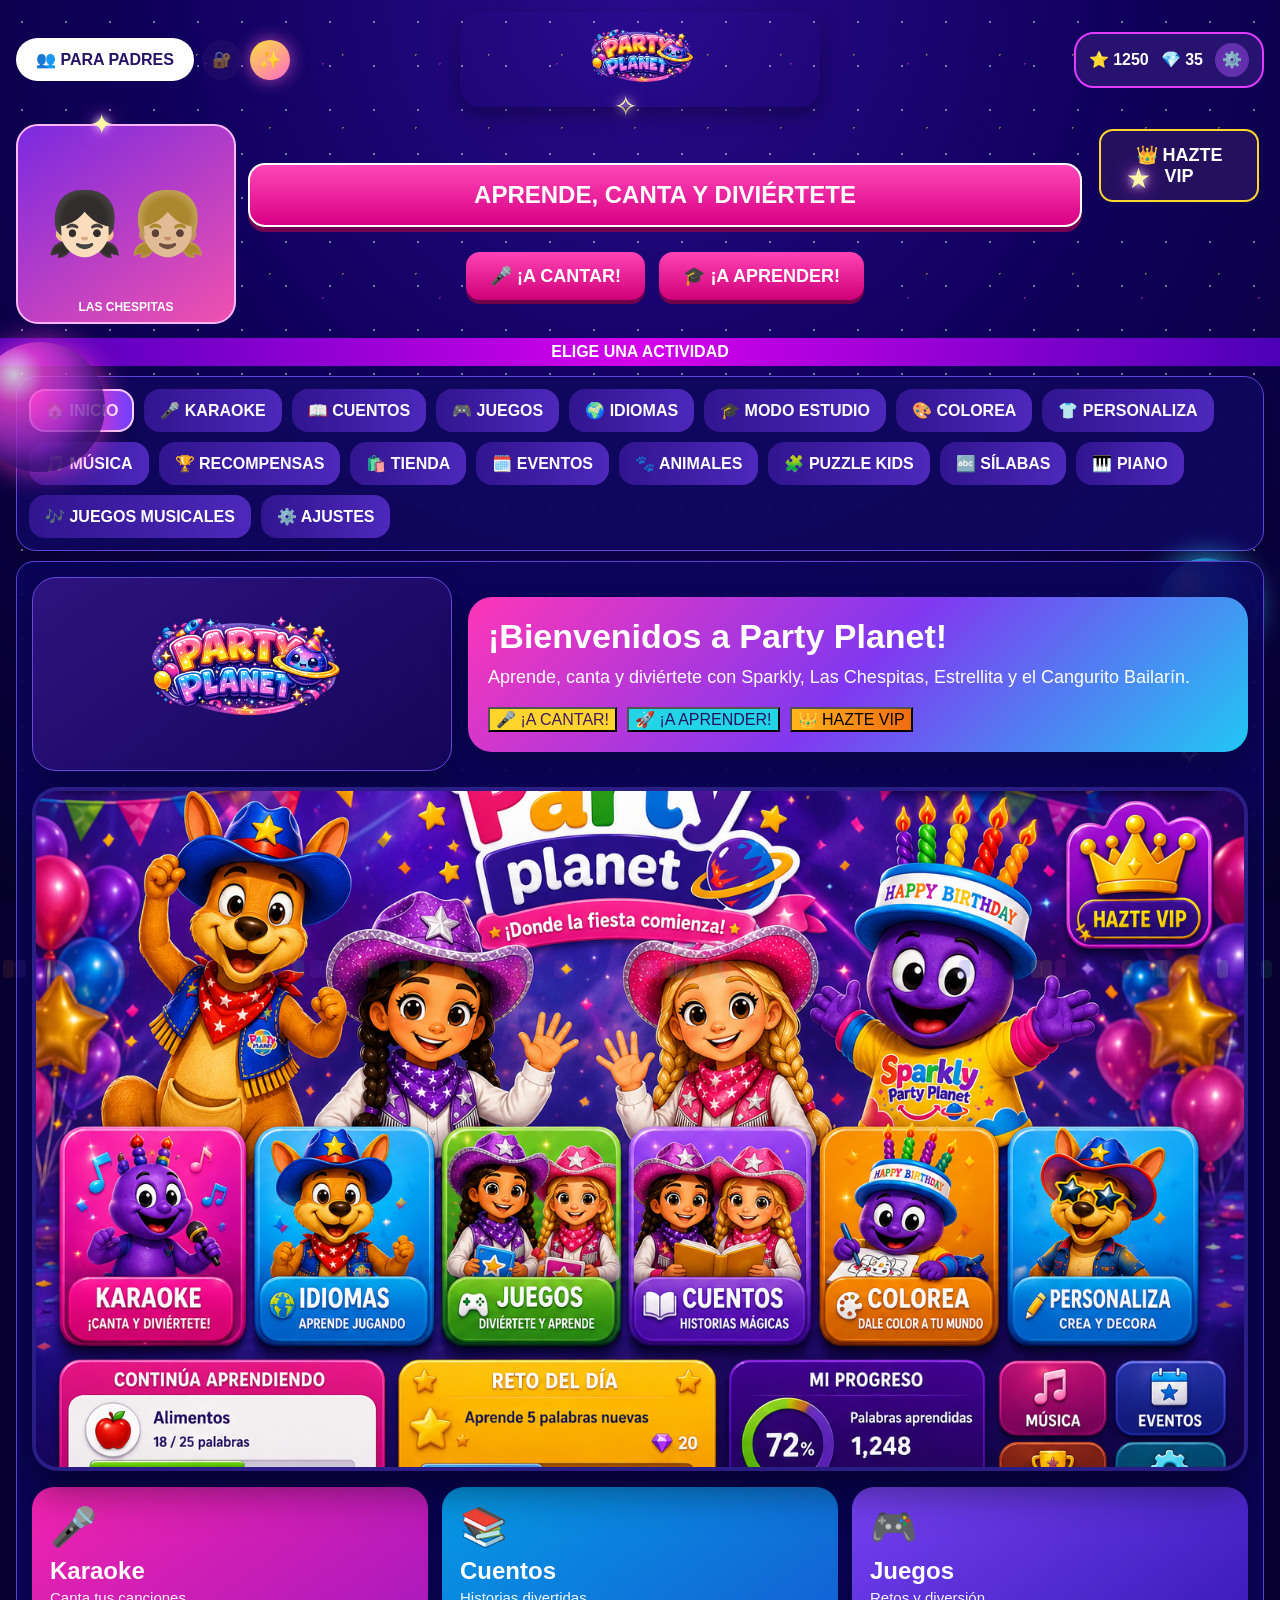
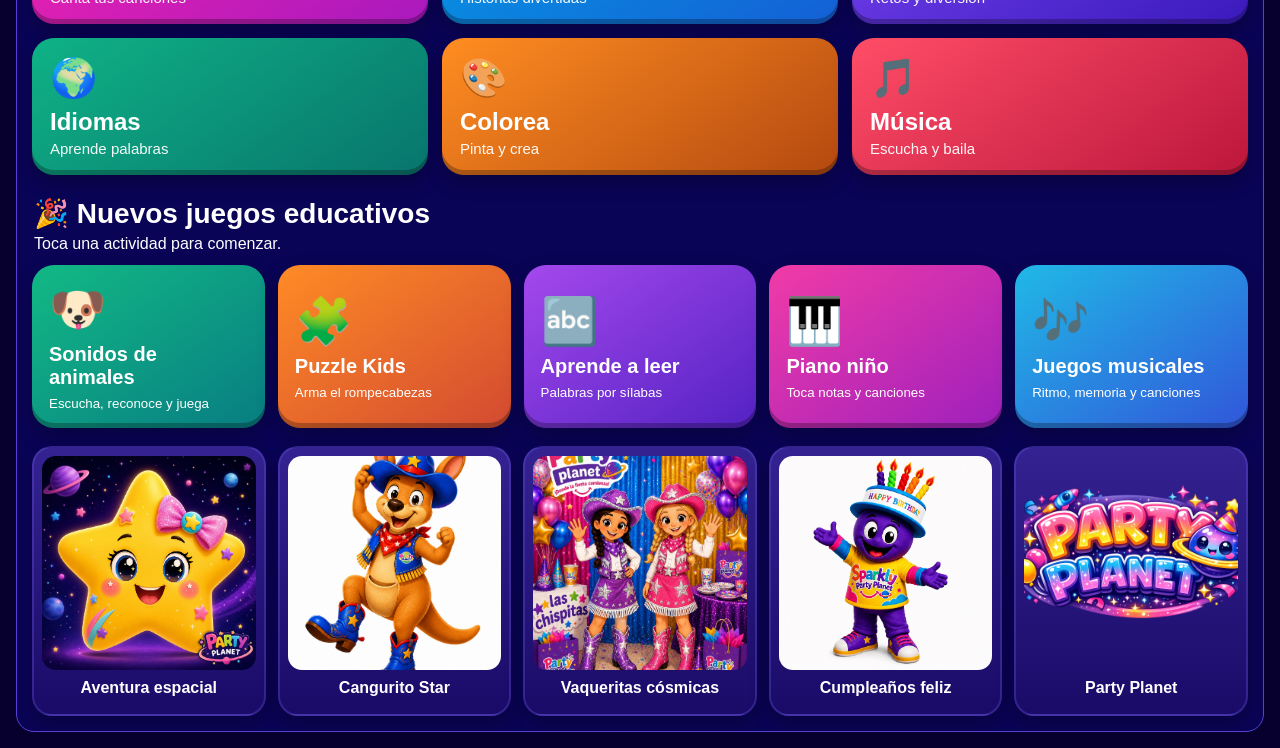
==== commit f6aed071: "Version 27" ====
--- a/index.html
+++ b/index.html
@@ -4,10 +4,10 @@
 <meta charset="utf-8">
 <meta name="viewport" content="width=device-width,initial-scale=1,viewport-fit=cover">
 <meta name="theme-color" content="#160066">
-<title>Party Planet V26</title>
+<title>Party Planet V27</title>
 <link rel="manifest" href="manifest.json">
-<link rel="stylesheet" href="styles.css?v=26">
-<script>(async function(){const V='26';if(localStorage.getItem('pp_app_version')!==V){localStorage.setItem('pp_app_version',V);try{if('serviceWorker' in navigator){const r=await navigator.serviceWorker.getRegistrations();await Promise.all(r.map(x=>x.unregister()));}if('caches' in window){const k=await caches.keys();await Promise.all(k.map(x=>caches.delete(x)));}}catch(e){}}})();</script>
+<link rel="stylesheet" href="styles.css?v=27">
+<script>(async function(){const V='27';if(localStorage.getItem('pp_app_version')!==V){localStorage.setItem('pp_app_version',V);try{if('serviceWorker' in navigator){const r=await navigator.serviceWorker.getRegistrations();await Promise.all(r.map(x=>x.unregister()));}if('caches' in window){const k=await caches.keys();await Promise.all(k.map(x=>caches.delete(x)));}}catch(e){}}})();</script>
 </head>
 <body>
 <div class="space-motion" aria-hidden="true">
@@ -100,6 +100,6 @@
 
 <div id="modal" class="modal hidden"><div class="modal-card"><button class="modal-close" onclick="closeModal()">✕</button><div id="modalBody"></div></div></div>
 <div id="toast"></div>
-<script src="app.js?v=26"></script>
+<script src="app.js?v=27"></script>
 </body>
 </html>
--- a/styles.css
+++ b/styles.css
@@ -544,3 +544,30 @@
 
 @media(max-width:1000px){.v26-learning-grid{grid-template-columns:repeat(3,1fr)}.animal-grid{grid-template-columns:repeat(3,1fr)}}
 @media(max-width:700px){.v26-learning-grid{grid-template-columns:repeat(2,1fr)}.animal-grid{grid-template-columns:repeat(2,1fr)}.syllable-lessons{grid-template-columns:repeat(2,1fr)}.rhythm-pads{grid-template-columns:repeat(2,1fr)}.v26-mini-games{grid-template-columns:1fr}.kids-piano button{min-width:65px}.kids-piano button b{margin-top:180px}}
+
+/* ======================================================
+   PARTY PLANET V27 — UNIVERSO DE PALABRAS EN IDIOMAS
+   ====================================================== */
+.language-hero-v27{display:flex;justify-content:space-between;align-items:center;gap:15px;padding:18px;border-radius:24px;background:linear-gradient(135deg,#2b168c,#c124b5,#178dd5);box-shadow:0 12px 28px #0004;margin-bottom:14px}
+.language-hero-v27 h3{display:inline-block;margin:0 0 4px;font-size:30px}.language-hero-v27 p{margin:0}.language-planet{font-size:55px;display:inline-block;margin-right:12px;animation:planetFloatV24 4s ease-in-out infinite}
+.language-stats-v27{display:flex;flex-direction:column;gap:7px;background:#0003;padding:12px;border-radius:16px;font-weight:900}
+
+.lang-tabs-v27{display:flex;gap:9px;overflow:auto;padding:5px 0 12px}
+.lang-tabs-v27 button{min-width:120px;border:0;border-radius:17px;padding:12px 10px;color:#fff;background:linear-gradient(145deg,#2d198e,#4724ae);font-size:25px;box-shadow:0 6px 15px #0004}
+.lang-tabs-v27 button span{display:block;font-size:13px;margin-top:4px;font-weight:900}.lang-tabs-v27 button.active{background:linear-gradient(145deg,#ff33b2,#7735e7);outline:3px solid #ffd9fb}
+
+.language-toolbar-v27{display:grid;grid-template-columns:1fr auto auto;gap:10px;margin-bottom:13px}
+.language-toolbar-v27 input,.language-toolbar-v27 button{border:0;border-radius:15px;padding:13px}.language-toolbar-v27 input{background:#fff;color:#25106d}.language-toolbar-v27 button{background:#ef2ca7;color:#fff;font-weight:900}
+
+.language-categories-v27{display:grid;grid-template-columns:repeat(6,1fr);gap:9px;margin-bottom:14px}
+.language-categories-v27 button{border:0;border-radius:16px;padding:11px 7px;background:linear-gradient(145deg,#2e1a91,#1b126f);color:#fff;font-weight:900;min-height:70px}.language-categories-v27 button span{display:block;font-size:25px}.language-categories-v27 button.active{background:linear-gradient(145deg,#ff8b27,#ed2a9f);box-shadow:0 0 22px #ff4ab077}
+
+.language-word-grid-v27{display:grid;grid-template-columns:repeat(4,1fr);gap:12px}
+.language-word-card-v27{position:relative;overflow:hidden;border:1px solid #6549d7;border-radius:20px;padding:15px;background:linear-gradient(145deg,#29127f,#13075e);box-shadow:0 8px 20px #0004;animation:cardFloatV24 3.4s ease-in-out infinite}
+.language-word-card-v27:nth-child(2n){animation-delay:.5s}.language-word-card-v27 h3{font-size:27px;color:#ffe83f;margin:11px 0 5px;word-break:break-word}.language-word-card-v27 p{margin:0 0 12px;color:#83ecff;font-weight:900}
+.word-category-v27{font-size:11px;font-weight:900;background:#ffffff17;display:inline-block;padding:5px 8px;border-radius:999px}
+.language-word-card-v27 div:last-child{display:flex;gap:8px}.language-word-card-v27 button{border:0;border-radius:11px;padding:9px;background:#f12ca7;color:#fff;font-weight:900}.language-word-card-v27 button.saved{background:#ffcf28;color:#351550}
+.load-more-v27{display:block;margin:18px auto;border:0;border-radius:18px;padding:14px 25px;background:linear-gradient(145deg,#25c4e9,#5b34df);color:#fff;font-weight:1000;font-size:18px;box-shadow:0 7px 18px #0004}
+
+@media(max-width:1050px){.language-categories-v27{grid-template-columns:repeat(4,1fr)}.language-word-grid-v27{grid-template-columns:repeat(3,1fr)}}
+@media(max-width:700px){.language-hero-v27{flex-direction:column;align-items:flex-start}.language-toolbar-v27{grid-template-columns:1fr}.language-categories-v27{grid-template-columns:repeat(2,1fr)}.language-word-grid-v27{grid-template-columns:repeat(2,1fr)}}
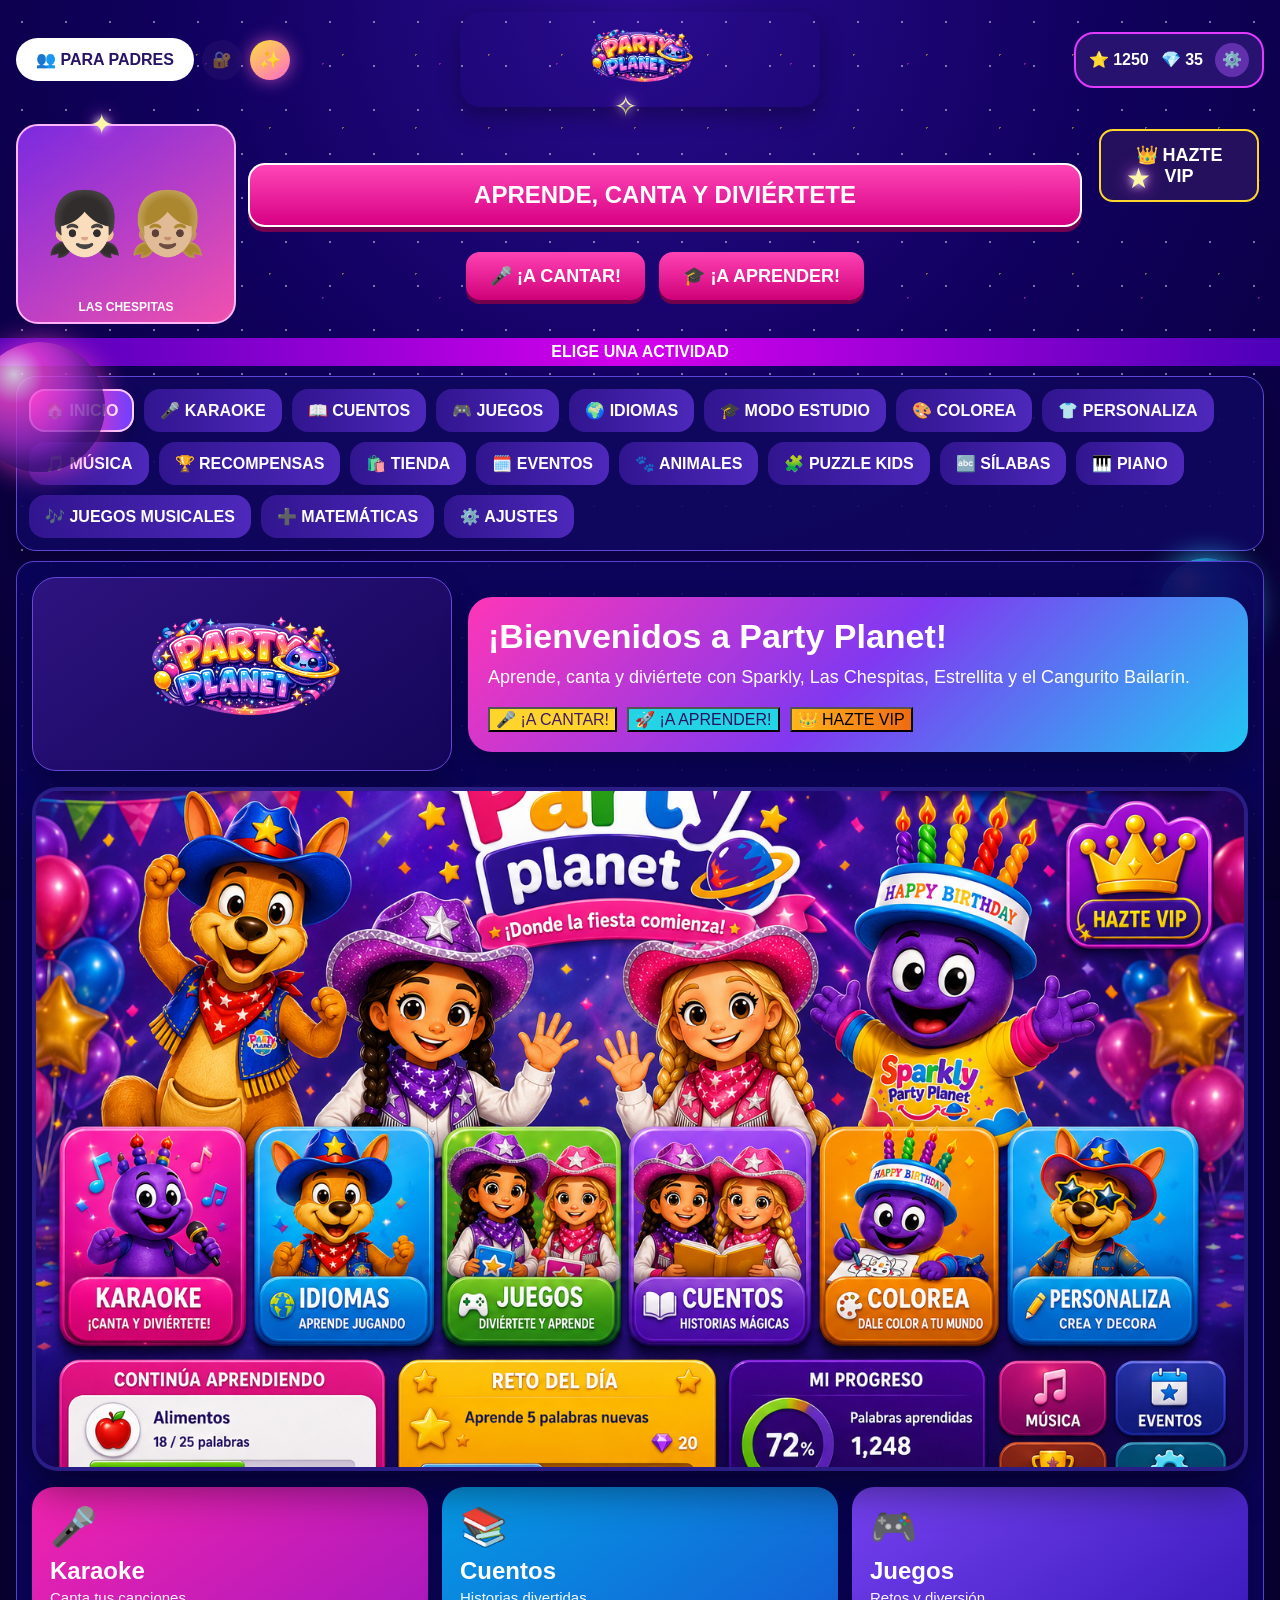
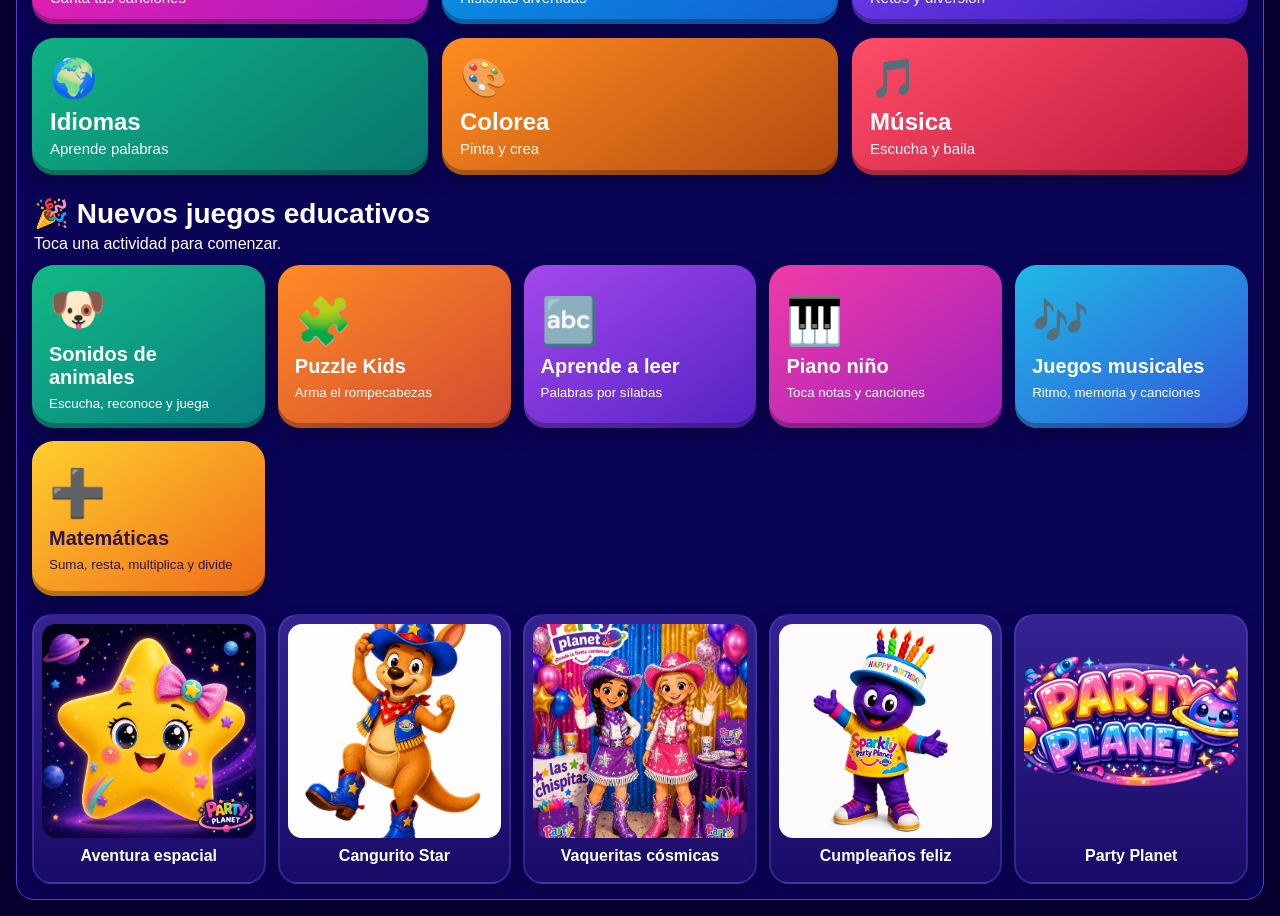
==== commit 0ce9a232: "Version 28" ====
--- a/index.html
+++ b/index.html
@@ -4,10 +4,10 @@
 <meta charset="utf-8">
 <meta name="viewport" content="width=device-width,initial-scale=1,viewport-fit=cover">
 <meta name="theme-color" content="#160066">
-<title>Party Planet V27</title>
+<title>Party Planet V28</title>
 <link rel="manifest" href="manifest.json">
-<link rel="stylesheet" href="styles.css?v=27">
-<script>(async function(){const V='27';if(localStorage.getItem('pp_app_version')!==V){localStorage.setItem('pp_app_version',V);try{if('serviceWorker' in navigator){const r=await navigator.serviceWorker.getRegistrations();await Promise.all(r.map(x=>x.unregister()));}if('caches' in window){const k=await caches.keys();await Promise.all(k.map(x=>caches.delete(x)));}}catch(e){}}})();</script>
+<link rel="stylesheet" href="styles.css?v=28">
+<script>(async function(){const V='28';if(localStorage.getItem('pp_app_version')!==V){localStorage.setItem('pp_app_version',V);try{if('serviceWorker' in navigator){const r=await navigator.serviceWorker.getRegistrations();await Promise.all(r.map(x=>x.unregister()));}if('caches' in window){const k=await caches.keys();await Promise.all(k.map(x=>caches.delete(x)));}}catch(e){}}})();</script>
 </head>
 <body>
 <div class="space-motion" aria-hidden="true">
@@ -66,7 +66,8 @@
     <button data-screen="syllables" onclick="go('syllables')">🔤 <span>SÍLABAS</span></button>
     <button data-screen="piano" onclick="go('piano')">🎹 <span>PIANO</span></button>
     <button data-screen="musicgames" onclick="go('musicgames')">🎶 <span>JUEGOS MUSICALES</span></button>
-    <button data-screen="settings" onclick="go('settings')">⚙️ <span>AJUSTES</span></button>
+    <button data-screen="math" onclick="go('math')">➕ <span>MATEMÁTICAS</span></button>
+<button data-screen="settings" onclick="go('settings')">⚙️ <span>AJUSTES</span></button>
     <div class="kangaroo">🦘<small>Cangurito Bailarín</small></div>
   </div>
 <div class="app-layout app-layout-wide">
@@ -94,12 +95,13 @@
     <section id="screen-syllables" class="screen"></section>
     <section id="screen-piano" class="screen"></section>
     <section id="screen-musicgames" class="screen"></section>
+    <section id="screen-math" class="screen"></section>
   </main>
 </div>
 </div>
 
 <div id="modal" class="modal hidden"><div class="modal-card"><button class="modal-close" onclick="closeModal()">✕</button><div id="modalBody"></div></div></div>
 <div id="toast"></div>
-<script src="app.js?v=27"></script>
+<script src="app.js?v=28"></script>
 </body>
 </html>
--- a/styles.css
+++ b/styles.css
@@ -571,3 +571,48 @@
 
 @media(max-width:1050px){.language-categories-v27{grid-template-columns:repeat(4,1fr)}.language-word-grid-v27{grid-template-columns:repeat(3,1fr)}}
 @media(max-width:700px){.language-hero-v27{flex-direction:column;align-items:flex-start}.language-toolbar-v27{grid-template-columns:1fr}.language-categories-v27{grid-template-columns:repeat(2,1fr)}.language-word-grid-v27{grid-template-columns:repeat(2,1fr)}}
+
+/* ======================================================
+   PARTY PLANET V28 — MATEMÁTICAS PARA NIÑOS
+   ====================================================== */
+.math-card{background:linear-gradient(145deg,#ffcf2d,#ef6b18);color:#301650}
+.math-dashboard{display:grid;gap:12px;margin-bottom:15px}
+.math-mode-tabs{display:grid;grid-template-columns:repeat(4,1fr);gap:10px}
+.math-mode-tabs button{border:0;border-radius:20px;padding:15px;background:linear-gradient(145deg,#2a168b,#4424ad);color:#fff;font-weight:1000;font-size:17px;box-shadow:0 7px 17px #0004}
+.math-mode-tabs button span{display:block;font-size:35px;margin-bottom:5px}
+.math-mode-tabs button.active{background:linear-gradient(145deg,#ff35b0,#7c37e7);outline:3px solid #ffe3fa}
+.math-levels{display:flex;align-items:center;gap:9px;flex-wrap:wrap;background:#1d0b6b;padding:11px;border-radius:17px}
+.math-levels button{border:0;border-radius:12px;padding:9px 13px;background:#3b2598;color:#fff;font-weight:900}
+.math-levels button.active{background:#ffcc2d;color:#32134e}
+.math-stats{display:flex;justify-content:space-around;gap:10px;flex-wrap:wrap;background:linear-gradient(90deg,#2d168d,#6d25bc);padding:12px;border-radius:17px;font-weight:900}
+
+.math-game-card{position:relative;text-align:center;border-radius:26px;padding:24px;box-shadow:0 16px 35px #0005;overflow:hidden}
+.math-game-card.pink{background:linear-gradient(145deg,#f52fad,#7d32da)}
+.math-game-card.blue{background:linear-gradient(145deg,#24b9e7,#3154d9)}
+.math-game-card.purple{background:linear-gradient(145deg,#9d49ee,#4221b7)}
+.math-game-card.green{background:linear-gradient(145deg,#17c78d,#087d82)}
+.math-character{font-size:65px;animation:planetFloatV24 4s ease-in-out infinite}
+.math-instruction{font-weight:900;font-size:19px}
+.math-operation{display:flex;justify-content:center;align-items:center;gap:15px;font-size:clamp(42px,8vw,78px);font-weight:1000;margin:12px 0;text-shadow:0 5px 7px #0005}
+.math-operation strong{color:#ffe639}.question-mark{background:#fff;color:#42177e;border-radius:20px;padding:0 20px;box-shadow:0 7px 0 #b9c6e0}
+.math-answer-grid{display:grid;grid-template-columns:repeat(4,1fr);gap:13px;max-width:750px;margin:20px auto}
+.math-answer-grid button{border:0;border-radius:22px;padding:18px;background:#fff;color:#35126c;font-size:34px;font-weight:1000;box-shadow:0 7px 0 #b9c6e0;transition:.15s}
+.math-answer-grid button:hover{transform:translateY(-5px) scale(1.04)}
+.math-answer-grid button:active{transform:translateY(5px);box-shadow:0 2px 0 #b9c6e0}
+.math-answer-grid button.wrong{background:#ff5575;color:white;animation:mathShake .4s ease}
+.math-actions{display:flex;justify-content:center;gap:10px;flex-wrap:wrap}
+
+.math-objects{display:flex;flex-wrap:wrap;justify-content:center;gap:6px;max-width:700px;margin:12px auto;font-size:28px}
+.math-groups{display:flex;flex-wrap:wrap;justify-content:center;gap:10px;margin:15px}.math-groups div{padding:8px;border:3px dashed #fff7;border-radius:14px}.math-groups span{font-size:22px}
+.math-division{font-size:25px;font-weight:900;background:#0002;padding:12px;border-radius:16px;max-width:600px;margin:12px auto}.math-division p{font-size:16px}
+.math-lessons{display:grid;grid-template-columns:repeat(4,1fr);gap:12px;margin-top:16px}
+.math-lessons button{border:0;border-radius:20px;padding:17px;color:white;background:linear-gradient(145deg,#2b178e,#4c27b5);text-align:left;box-shadow:0 8px 18px #0004}
+.math-lessons span{display:block;font-size:40px}.math-lessons b{display:block;font-size:18px;margin:5px 0}.math-lessons small{display:block}
+.math-lesson-modal .lesson-emoji{font-size:50px;letter-spacing:8px}.math-lesson-modal p{font-size:18px;line-height:1.6}.lesson-example{font-size:38px;font-weight:1000;color:#ffe43c;margin:15px}
+@keyframes mathShake{0%,100%{transform:translateX(0)}25%{transform:translateX(-10px)}75%{transform:translateX(10px)}}
+
+@media(max-width:800px){
+  .math-mode-tabs{grid-template-columns:repeat(2,1fr)}
+  .math-answer-grid{grid-template-columns:repeat(2,1fr)}
+  .math-lessons{grid-template-columns:repeat(2,1fr)}
+}
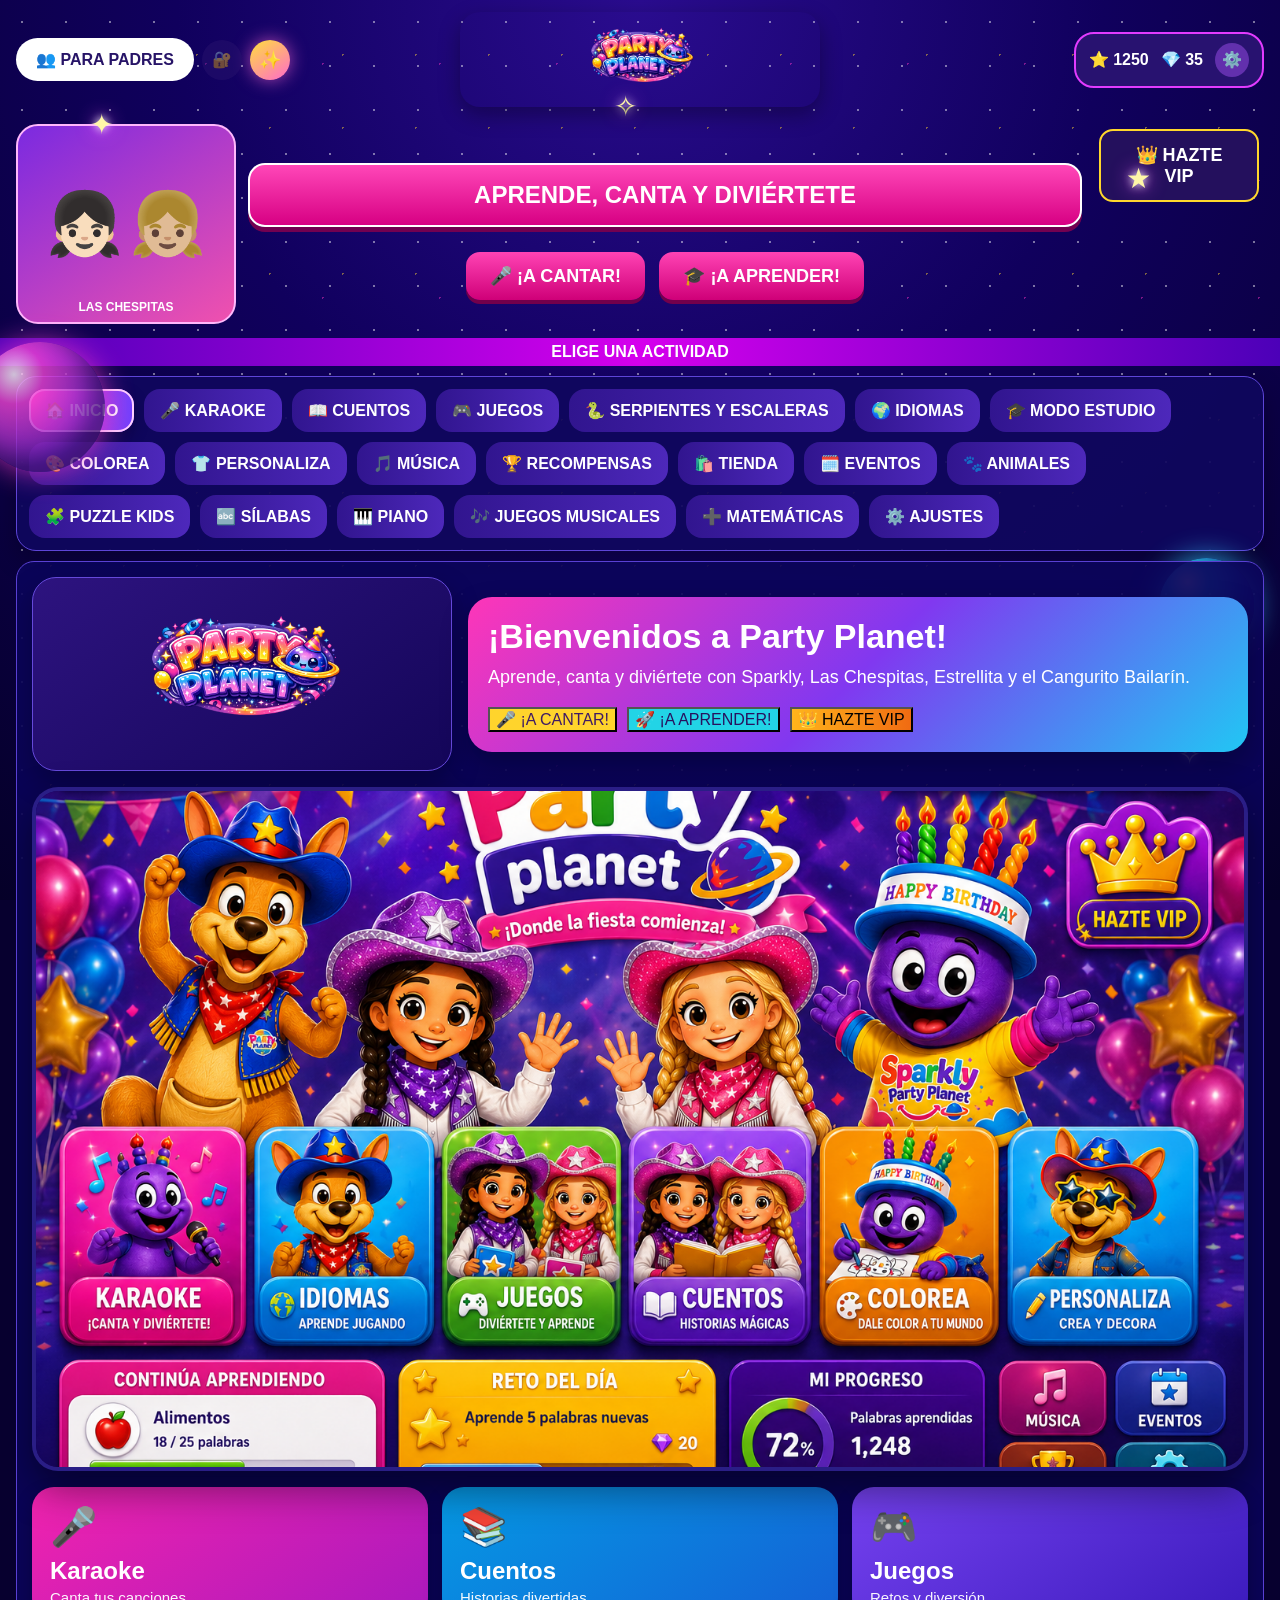
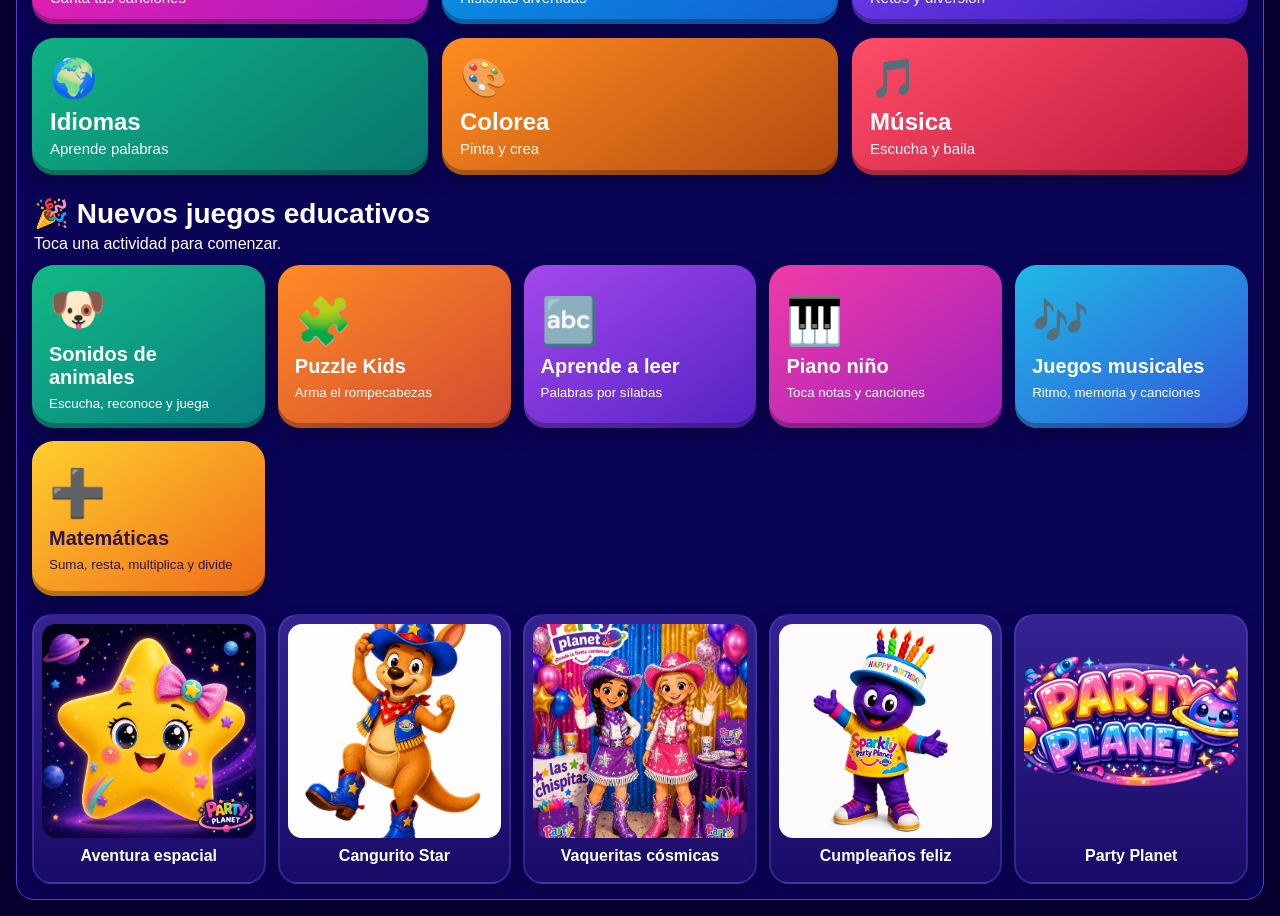
==== commit 6a50abf4: "version 29- Serpientes" ====
--- a/index.html
+++ b/index.html
@@ -4,10 +4,10 @@
 <meta charset="utf-8">
 <meta name="viewport" content="width=device-width,initial-scale=1,viewport-fit=cover">
 <meta name="theme-color" content="#160066">
-<title>Party Planet V28</title>
+<title>Party Planet V29</title>
 <link rel="manifest" href="manifest.json">
-<link rel="stylesheet" href="styles.css?v=28">
-<script>(async function(){const V='28';if(localStorage.getItem('pp_app_version')!==V){localStorage.setItem('pp_app_version',V);try{if('serviceWorker' in navigator){const r=await navigator.serviceWorker.getRegistrations();await Promise.all(r.map(x=>x.unregister()));}if('caches' in window){const k=await caches.keys();await Promise.all(k.map(x=>caches.delete(x)));}}catch(e){}}})();</script>
+<link rel="stylesheet" href="styles.css?v=29">
+<script>(async function(){const V='29';if(localStorage.getItem('pp_app_version')!==V){localStorage.setItem('pp_app_version',V);try{if('serviceWorker' in navigator){const r=await navigator.serviceWorker.getRegistrations();await Promise.all(r.map(x=>x.unregister()));}if('caches' in window){const k=await caches.keys();await Promise.all(k.map(x=>caches.delete(x)));}}catch(e){}}})();</script>
 </head>
 <body>
 <div class="space-motion" aria-hidden="true">
@@ -53,6 +53,7 @@
     <button data-screen="karaoke" onclick="go('karaoke')">🎤 <span>KARAOKE</span></button>
     <button data-screen="stories" onclick="go('stories')">📖 <span>CUENTOS</span></button>
     <button data-screen="games" onclick="go('games')">🎮 <span>JUEGOS</span></button>
+<button data-screen="snakes" onclick="go('snakes')">🐍 <span>SERPIENTES Y ESCALERAS</span></button>
     <button data-screen="languages" onclick="go('languages')">🌍 <span>IDIOMAS</span></button>
     <button data-screen="study" onclick="go('study')">🎓 <span>MODO ESTUDIO</span></button>
     <button data-screen="color" onclick="go('color')">🎨 <span>COLOREA</span></button>
@@ -96,12 +97,13 @@
     <section id="screen-piano" class="screen"></section>
     <section id="screen-musicgames" class="screen"></section>
     <section id="screen-math" class="screen"></section>
+    <section id="screen-snakes" class="screen"></section>
   </main>
 </div>
 </div>
 
 <div id="modal" class="modal hidden"><div class="modal-card"><button class="modal-close" onclick="closeModal()">✕</button><div id="modalBody"></div></div></div>
 <div id="toast"></div>
-<script src="app.js?v=28"></script>
+<script src="app.js?v=29"></script>
 </body>
 </html>
--- a/styles.css
+++ b/styles.css
@@ -616,3 +616,39 @@
   .math-answer-grid{grid-template-columns:repeat(2,1fr)}
   .math-lessons{grid-template-columns:repeat(2,1fr)}
 }
+
+/* ======================================================
+   PARTY PLANET V29 — SERPIENTES Y ESCALERAS
+   ====================================================== */
+.featured-game-card{display:grid;grid-template-columns:auto 1fr auto;gap:16px;align-items:center;padding:18px;border-radius:22px;background:linear-gradient(135deg,#13b98a,#5635d9,#ee2fa6);box-shadow:0 12px 28px #0004;margin-bottom:15px;cursor:pointer}
+.featured-game-icon{font-size:65px}.featured-game-card h3{margin:0 0 5px;font-size:28px}.featured-game-card p{margin:0}
+
+.snakes-layout{display:grid;grid-template-columns:minmax(0,1fr) 330px;gap:18px;align-items:start}
+.snakes-board-wrap{padding:12px;border-radius:24px;background:linear-gradient(145deg,#2a157f,#10055a);box-shadow:0 15px 35px #0005}
+.snakes-board{display:grid;grid-template-columns:repeat(10,1fr);aspect-ratio:1/1;border:5px solid #fff;border-radius:18px;overflow:hidden;background:#fff}
+.snake-cell{position:relative;display:flex;align-items:center;justify-content:center;border:1px solid #ffffff55;background:linear-gradient(145deg,#5c3bd2,#2a178d);min-width:0}
+.snake-cell:nth-child(3n){background:linear-gradient(145deg,#f23aaa,#a322bf)}
+.snake-cell:nth-child(4n){background:linear-gradient(145deg,#20b9e7,#3454d9)}
+.snake-cell:nth-child(5n){background:linear-gradient(145deg,#ffb72c,#ef6a19);color:#30144d}
+.ladder-cell{box-shadow:inset 0 0 0 4px #56ffb0}
+.snake-cell-start{box-shadow:inset 0 0 0 4px #ffdf39}
+.cell-number{position:absolute;top:3px;left:5px;font-size:11px;font-weight:1000}
+.cell-special{font-size:clamp(16px,2vw,28px);opacity:.9}
+.tokens{position:absolute;bottom:2px;right:2px;display:flex;gap:1px}.token{font-size:clamp(15px,2vw,26px);filter:drop-shadow(0 2px 2px #000)}
+.player-token{animation:tokenBounce 1.2s ease-in-out infinite}.cpu-token{animation:tokenBounce 1.2s ease-in-out infinite .5s}
+
+.snakes-panel{display:grid;gap:13px}
+.turn-card,.dice-box,.snake-score,.snake-rules{border-radius:20px;padding:16px;background:linear-gradient(145deg,#28147e,#12065b);border:1px solid #6245d9;box-shadow:0 8px 20px #0004}
+.turn-card h3{margin:0 0 6px}.turn-card p{margin:0}.your-turn{outline:3px solid #3ff0aa}.cpu-turn{outline:3px solid #ff4fb8}
+.dice-box{text-align:center}.snake-dice{font-size:100px;line-height:1;margin-bottom:10px;color:#fff;text-shadow:0 5px 10px #000}
+.snake-dice.rolling{animation:diceSpin .35s linear infinite}
+.roll-dice-btn{border:0;border-radius:18px;padding:14px 20px;background:linear-gradient(145deg,#ffcf2d,#ef6b18);color:#32154f;font-weight:1000;font-size:18px;box-shadow:0 6px 0 #9f3b14}
+.roll-dice-btn:disabled{opacity:.5;cursor:not-allowed}
+.snake-score{display:grid;grid-template-columns:1fr 1fr;gap:9px}.snake-score div{text-align:center;background:#ffffff12;padding:10px;border-radius:14px}.snake-score span{display:block;font-size:35px}.snake-score b,.snake-score strong{display:block}.snake-score strong{color:#ffe43b;margin-top:4px}
+.snake-rules h4{margin:0 0 8px}.snake-rules p{margin:7px 0}
+
+@keyframes diceSpin{0%{transform:rotate(0) scale(1)}50%{transform:rotate(180deg) scale(1.2)}100%{transform:rotate(360deg) scale(1)}}
+@keyframes tokenBounce{0%,100%{transform:translateY(0)}50%{transform:translateY(-5px)}}
+
+@media(max-width:950px){.snakes-layout{grid-template-columns:1fr}.snakes-panel{grid-template-columns:repeat(2,1fr)}}
+@media(max-width:650px){.snakes-panel{grid-template-columns:1fr}.featured-game-card{grid-template-columns:1fr;text-align:center}.snake-cell{min-height:32px}.cell-number{font-size:8px}.cell-special{font-size:14px}}
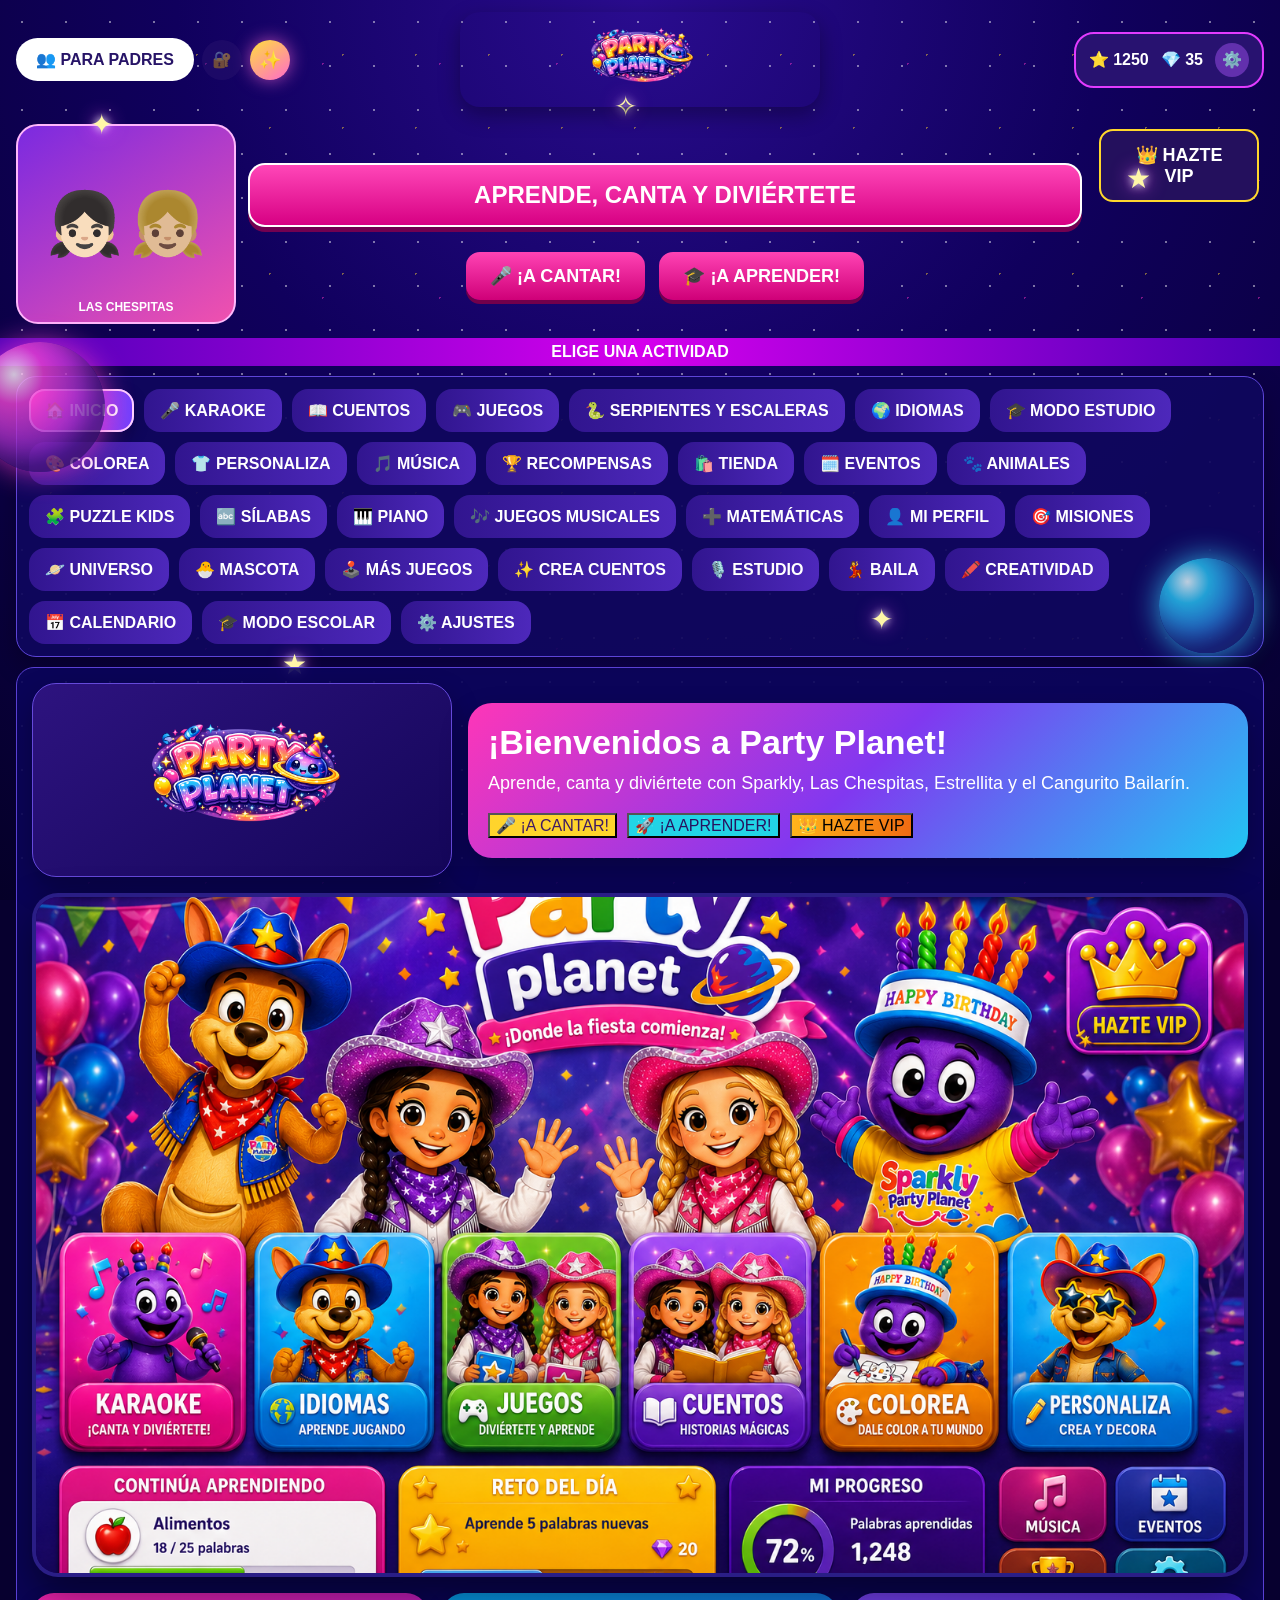
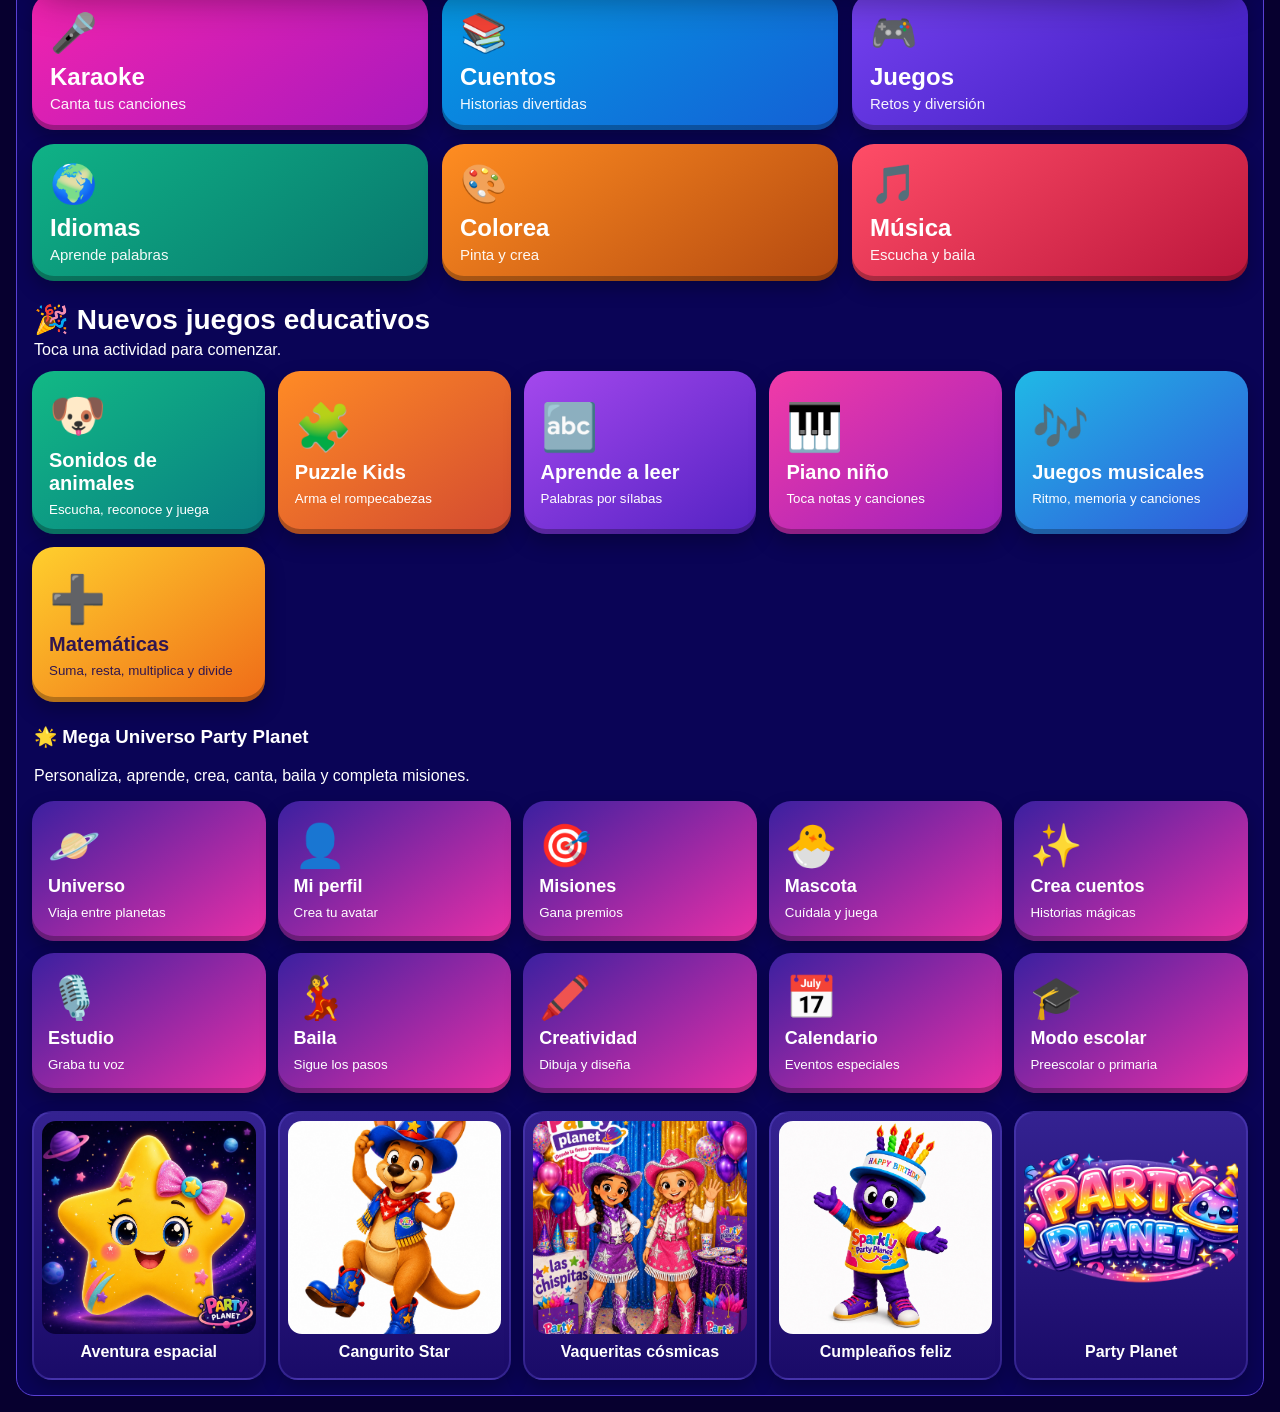
==== commit 35eb55e9: "Version 31" ====
--- a/index.html
+++ b/index.html
@@ -4,10 +4,10 @@
 <meta charset="utf-8">
 <meta name="viewport" content="width=device-width,initial-scale=1,viewport-fit=cover">
 <meta name="theme-color" content="#160066">
-<title>Party Planet V29</title>
+<title>Party Planet V31</title>
 <link rel="manifest" href="manifest.json">
-<link rel="stylesheet" href="styles.css?v=29">
-<script>(async function(){const V='29';if(localStorage.getItem('pp_app_version')!==V){localStorage.setItem('pp_app_version',V);try{if('serviceWorker' in navigator){const r=await navigator.serviceWorker.getRegistrations();await Promise.all(r.map(x=>x.unregister()));}if('caches' in window){const k=await caches.keys();await Promise.all(k.map(x=>caches.delete(x)));}}catch(e){}}})();</script>
+<link rel="stylesheet" href="styles.css?v=31">
+<script>(async function(){const V='31';if(localStorage.getItem('pp_app_version')!==V){localStorage.setItem('pp_app_version',V);try{if('serviceWorker' in navigator){const r=await navigator.serviceWorker.getRegistrations();await Promise.all(r.map(x=>x.unregister()));}if('caches' in window){const k=await caches.keys();await Promise.all(k.map(x=>caches.delete(x)));}}catch(e){}}})();</script>
 </head>
 <body>
 <div class="space-motion" aria-hidden="true">
@@ -68,7 +68,7 @@
     <button data-screen="piano" onclick="go('piano')">🎹 <span>PIANO</span></button>
     <button data-screen="musicgames" onclick="go('musicgames')">🎶 <span>JUEGOS MUSICALES</span></button>
     <button data-screen="math" onclick="go('math')">➕ <span>MATEMÁTICAS</span></button>
-<button data-screen="settings" onclick="go('settings')">⚙️ <span>AJUSTES</span></button>
+<button data-screen="profile" onclick="go('profile')">👤 <span>MI PERFIL</span></button><button data-screen="missions" onclick="go('missions')">🎯 <span>MISIONES</span></button><button data-screen="universe" onclick="go('universe')">🪐 <span>UNIVERSO</span></button><button data-screen="pet" onclick="go('pet')">🐣 <span>MASCOTA</span></button><button data-screen="moregames" onclick="go('moregames')">🕹️ <span>MÁS JUEGOS</span></button><button data-screen="storymaker" onclick="go('storymaker')">✨ <span>CREA CUENTOS</span></button><button data-screen="studio" onclick="go('studio')">🎙️ <span>ESTUDIO</span></button><button data-screen="dance" onclick="go('dance')">💃 <span>BAILA</span></button><button data-screen="creativity" onclick="go('creativity')">🖍️ <span>CREATIVIDAD</span></button><button data-screen="calendar" onclick="go('calendar')">📅 <span>CALENDARIO</span></button><button data-screen="learningmode" onclick="go('learningmode')">🎓 <span>MODO ESCOLAR</span></button><button data-screen="settings" onclick="go('settings')">⚙️ <span>AJUSTES</span></button>
     <div class="kangaroo">🦘<small>Cangurito Bailarín</small></div>
   </div>
 <div class="app-layout app-layout-wide">
@@ -98,12 +98,24 @@
     <section id="screen-musicgames" class="screen"></section>
     <section id="screen-math" class="screen"></section>
     <section id="screen-snakes" class="screen"></section>
+<section id="screen-profile" class="screen"></section>
+<section id="screen-missions" class="screen"></section>
+<section id="screen-universe" class="screen"></section>
+<section id="screen-pet" class="screen"></section>
+<section id="screen-moregames" class="screen"></section>
+<section id="screen-storymaker" class="screen"></section>
+<section id="screen-studio" class="screen"></section>
+<section id="screen-dance" class="screen"></section>
+<section id="screen-creativity" class="screen"></section>
+<section id="screen-calendar" class="screen"></section>
+<section id="screen-learningmode" class="screen"></section>
+
   </main>
 </div>
 </div>
 
 <div id="modal" class="modal hidden"><div class="modal-card"><button class="modal-close" onclick="closeModal()">✕</button><div id="modalBody"></div></div></div>
 <div id="toast"></div>
-<script src="app.js?v=29"></script>
+<script src="app.js?v=31"></script>
 </body>
 </html>
--- a/styles.css
+++ b/styles.css
@@ -652,3 +652,59 @@
 
 @media(max-width:950px){.snakes-layout{grid-template-columns:1fr}.snakes-panel{grid-template-columns:repeat(2,1fr)}}
 @media(max-width:650px){.snakes-panel{grid-template-columns:1fr}.featured-game-card{grid-template-columns:1fr;text-align:center}.snake-cell{min-height:32px}.cell-number{font-size:8px}.cell-special{font-size:14px}}
+
+/* ======================================================
+   PARTY PLANET V30 — SERPIENTES Y ESCALERAS 4 JUGADORES
+   ====================================================== */
+.v30-setup-strip{margin-bottom:16px}
+.v30-setup-strip h3{margin:0 0 10px;font-size:28px}
+.v30-character-picker{display:grid;grid-template-columns:repeat(4,1fr);gap:12px}
+.v30-character-card{border:0;border-radius:22px;padding:12px;background:linear-gradient(145deg,#26127c,#140760);color:#fff;box-shadow:0 10px 22px #0004;text-align:center}
+.v30-character-card img{width:100%;height:130px;object-fit:cover;border-radius:16px;margin-bottom:8px}
+.v30-character-card b{display:block;font-size:18px}
+.v30-character-card small{display:block;margin-top:4px;color:#95f0ff}
+.v30-character-card.active{outline:4px solid #ffd637;background:linear-gradient(145deg,#ff35b0,#6637e7)}
+
+.v30-snakes-layout{display:grid;grid-template-columns:minmax(0,1fr) 350px;gap:18px;align-items:start}
+.v30-board-wrap{padding:12px;border-radius:24px;background:linear-gradient(145deg,#2a157f,#10055a);box-shadow:0 15px 35px #0005}
+.v30-board{display:grid;grid-template-columns:repeat(10,1fr);aspect-ratio:1/1;border:5px solid #fff;border-radius:18px;overflow:hidden;background:#fff}
+.v30-cell{position:relative;display:flex;align-items:center;justify-content:center;border:1px solid #ffffff55;background:linear-gradient(145deg,#5c3bd2,#2a178d)}
+.v30-cell:nth-child(3n){background:linear-gradient(145deg,#f23aaa,#a322bf)}
+.v30-cell:nth-child(4n){background:linear-gradient(145deg,#20b9e7,#3454d9)}
+.v30-cell:nth-child(5n){background:linear-gradient(145deg,#ffb72c,#ef6a19);color:#30144d}
+.v30-cell.ladder-cell{box-shadow:inset 0 0 0 4px #56ffb0}
+.v30-cell.snake-start{box-shadow:inset 0 0 0 4px #ffdf39}
+.v30-cell-number{position:absolute;top:3px;left:5px;font-size:11px;font-weight:1000}
+.v30-cell-icon{font-size:clamp(16px,2vw,28px);opacity:.9}
+.v30-tokens{position:absolute;bottom:2px;right:2px;display:flex;gap:2px;flex-wrap:wrap;justify-content:flex-end;max-width:90%}
+.v30-token{display:inline-flex;align-items:center;justify-content:center;width:22px;height:22px;border-radius:50%;font-size:9px;font-weight:1000;color:#20123f;border:2px solid #fff;box-shadow:0 2px 4px #0007}
+
+.v30-side{display:grid;gap:12px}
+.v30-turn-card,.v30-player-list,.v30-rules{border-radius:20px;padding:16px;background:linear-gradient(145deg,#28147e,#12065b);border:1px solid #6245d9;box-shadow:0 8px 20px #0004}
+.v30-turn-top{display:grid;grid-template-columns:86px 1fr;gap:12px;align-items:center}
+.v30-turn-top img{width:86px;height:86px;object-fit:cover;border-radius:18px}
+.v30-turn-top h3{margin:0 0 4px}
+.v30-turn-top p{margin:0}
+.v30-dice-area{text-align:center;margin-top:10px}
+.v30-dice{font-size:90px;line-height:1;margin-bottom:10px;color:#fff;text-shadow:0 5px 10px #000}
+.v30-dice.rolling{animation:diceSpin .35s linear infinite}
+.v30-roll-btn{border:0;border-radius:18px;padding:14px 18px;background:linear-gradient(145deg,#ffcf2d,#ef6b18);color:#32154f;font-weight:1000;font-size:18px;box-shadow:0 6px 0 #9f3b14}
+.v30-roll-btn:disabled{opacity:.55;cursor:not-allowed}
+
+.v30-player-list{display:grid;gap:10px}
+.v30-player-item{display:grid;grid-template-columns:56px 1fr auto;gap:10px;align-items:center;background:#ffffff10;border-radius:16px;padding:10px}
+.v30-player-item img{width:56px;height:56px;object-fit:cover;border-radius:14px}
+.v30-player-meta b{display:block}
+.v30-player-meta small{display:block;color:#a9f5ff}
+.v30-player-item.active-turn{outline:3px solid #55efaf;background:#ffffff1b}
+.v30-mini-roll{border:0;border-radius:12px;padding:10px 12px;background:#4733a8;color:#fff;font-weight:1000}
+.v30-mini-roll.enabled{background:linear-gradient(145deg,#ff35b0,#6637e7)}
+.v30-mini-roll:disabled{opacity:.5}
+
+.v30-rules h4{margin:0 0 8px}
+.v30-rules p{margin:7px 0}
+@media(max-width:1000px){.v30-character-picker{grid-template-columns:repeat(2,1fr)}.v30-snakes-layout{grid-template-columns:1fr}}
+@media(max-width:640px){.v30-character-picker{grid-template-columns:1fr}.v30-cell{min-height:34px}.v30-cell-number{font-size:8px}.v30-cell-icon{font-size:14px}.v30-token{width:18px;height:18px;font-size:7px}}
+
+.v31-mega-heading{margin:24px 2px 12px}.v31-mega-grid{display:grid;grid-template-columns:repeat(5,1fr);gap:12px;margin-bottom:18px}.v31-mega-grid button{border:0;border-radius:22px;padding:16px;min-height:140px;color:white;text-align:left;background:linear-gradient(145deg,#3b20a0,#eb2fa7);box-shadow:inset 0 -5px #0004,0 8px 18px #0004}.v31-mega-grid span{display:block;font-size:42px}.v31-mega-grid b{display:block;font-size:18px;margin:6px 0}.v31-two{display:grid;grid-template-columns:320px 1fr;gap:16px}.v31-preview,.v31-pet{background:linear-gradient(145deg,#2a1685,#13075d);border-radius:24px;padding:20px;text-align:center}.v31-preview>div{font-size:100px}.v31-form label{display:block;margin:12px 0}.v31-form input,.v31-form select{width:100%;padding:12px;border:0;border-radius:12px}.v31-avatars{display:flex;gap:8px}.v31-avatars button{font-size:28px}.v31-progress{height:18px;background:#16075c;border-radius:20px;overflow:hidden}.v31-progress i{display:block;height:100%;background:linear-gradient(90deg,#28d6f0,#ff35ad)}.v31-missions{display:grid;grid-template-columns:repeat(5,1fr);gap:12px;margin-top:15px}.v31-missions button{border:0;border-radius:20px;padding:16px;background:linear-gradient(145deg,#2e198e,#4727b1);color:#fff}.v31-missions button.done{background:linear-gradient(145deg,#24bf7f,#087b77)}.v31-missions span{display:block;font-size:40px}.v31-universe{position:relative;min-height:680px;border-radius:30px;background:radial-gradient(circle,#3c1b9a,#0d0434 70%);overflow:hidden}.v31-core{position:absolute;left:50%;top:50%;transform:translate(-50%,-50%);width:180px;height:180px;border-radius:50%;display:grid;place-items:center;text-align:center;font-size:45px;background:radial-gradient(circle,#fff87b,#ff7b21 65%,#ec1d8e)}.v31-universe button{--a:calc(var(--i)*45deg);position:absolute;left:50%;top:50%;width:135px;height:135px;border-radius:50%;border:0;color:white;background:linear-gradient(145deg,#ff37b3,#5a3ad9);transform:translate(-50%,-50%) rotate(var(--a)) translateX(245px) rotate(calc(-1*var(--a)))}.v31-universe button span{display:block;font-size:38px}.v31-pet .body{font-size:150px}.v31-pet .hat{font-size:55px}.v31-stat{margin:12px}.v31-stat div{height:14px;background:#17065c;border-radius:10px}.v31-stat i{display:block;height:100%;background:linear-gradient(90deg,#25d2ec,#ff34ad)}.v31-pet-actions{display:grid;grid-template-columns:repeat(2,1fr);gap:10px}.v31-pet-actions button{padding:12px;border:0;border-radius:14px;background:#ef2aa8;color:#fff}.v31-games{display:grid;grid-template-columns:repeat(4,1fr);gap:12px}.v31-games button{border:0;border-radius:20px;padding:18px;background:linear-gradient(145deg,#2c198e,#4928b2);color:white}.v31-games span{display:block;font-size:42px}.v31-storyform{display:grid;grid-template-columns:repeat(4,1fr);gap:10px}.v31-storyform select{padding:12px;border:0;border-radius:12px}.v31-studio{text-align:center}.v31-studio>div{font-size:120px}.v31-studio audio{display:block;width:100%;margin-top:15px}.v31-dance{text-align:center;background:linear-gradient(145deg,#2d188c,#e22ca4);border-radius:25px;padding:20px}.v31-dance img{width:260px;height:260px;object-fit:cover;border-radius:25px}.v31-dance span{display:block;font-size:75px}.v31-dance b{display:block;font-size:34px}.v31-palette{display:flex;gap:10px;margin-bottom:12px}.v31-palette>button:not(.action-btn){width:42px;height:42px;border-radius:50%;border:3px solid white}.v31-canvas{width:100%;height:420px;background:white;border-radius:20px;touch-action:none}.v31-calendar{display:grid;grid-template-columns:repeat(3,1fr);gap:13px}.v31-calendar article{border-radius:20px;padding:18px;background:linear-gradient(145deg,#2a1688,#4d2bb7);text-align:center}.v31-calendar span{font-size:55px}.v31-calendar button{border:0;border-radius:12px;padding:10px;background:#f12ca7;color:white}.v31-modes{display:grid;grid-template-columns:1fr 1fr;gap:18px}.v31-modes button{border:0;border-radius:25px;padding:30px;background:linear-gradient(145deg,#2c198f,#4d2ab7);color:white;text-align:left}.v31-modes button.active{outline:5px solid #ffdc37}.v31-modes span{display:block;font-size:80px}.v31-modes b{display:block;font-size:30px}
+@media(max-width:1000px){.v31-mega-grid{grid-template-columns:repeat(3,1fr)}.v31-missions{grid-template-columns:repeat(3,1fr)}.v31-games{grid-template-columns:repeat(3,1fr)}}@media(max-width:700px){.v31-mega-grid,.v31-missions,.v31-games,.v31-calendar{grid-template-columns:repeat(2,1fr)}.v31-two,.v31-modes{grid-template-columns:1fr}.v31-storyform{grid-template-columns:1fr}.v31-universe button{width:105px;height:105px;transform:translate(-50%,-50%) rotate(var(--a)) translateX(145px) rotate(calc(-1*var(--a)))}}
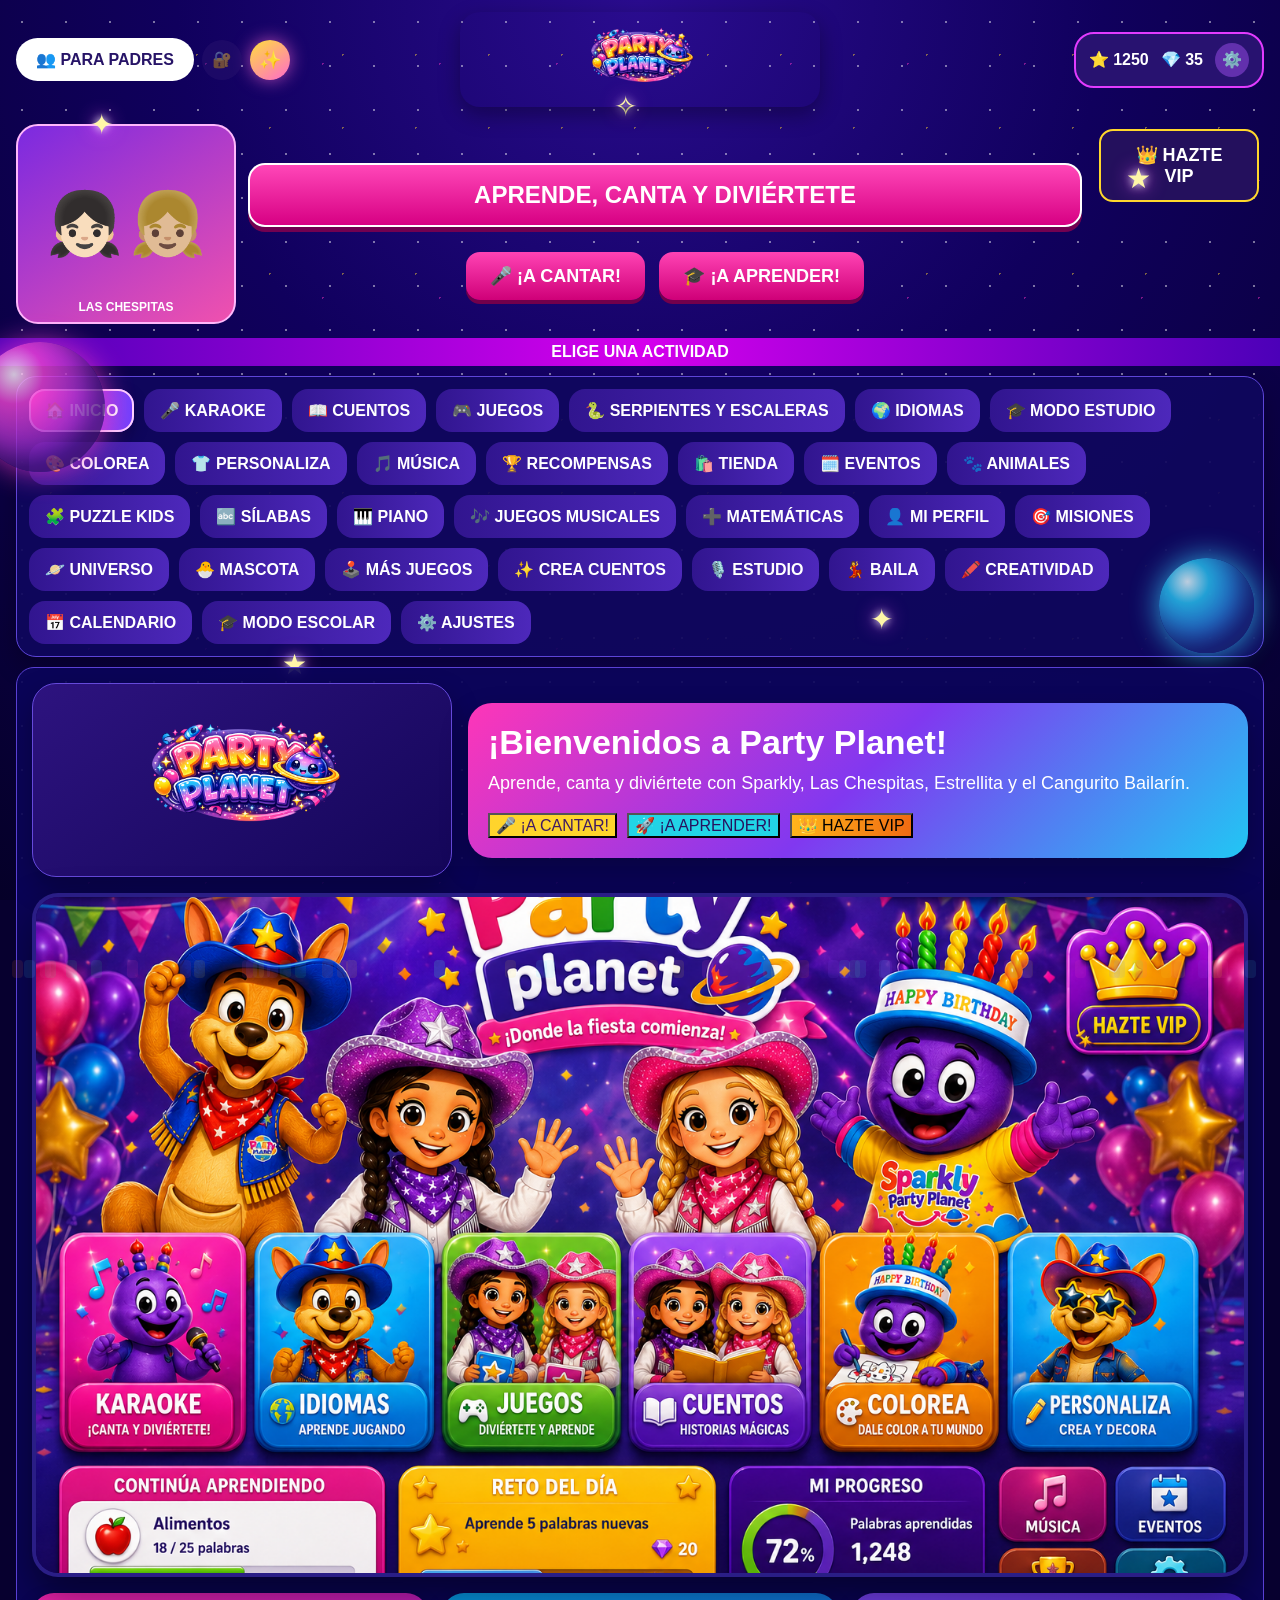
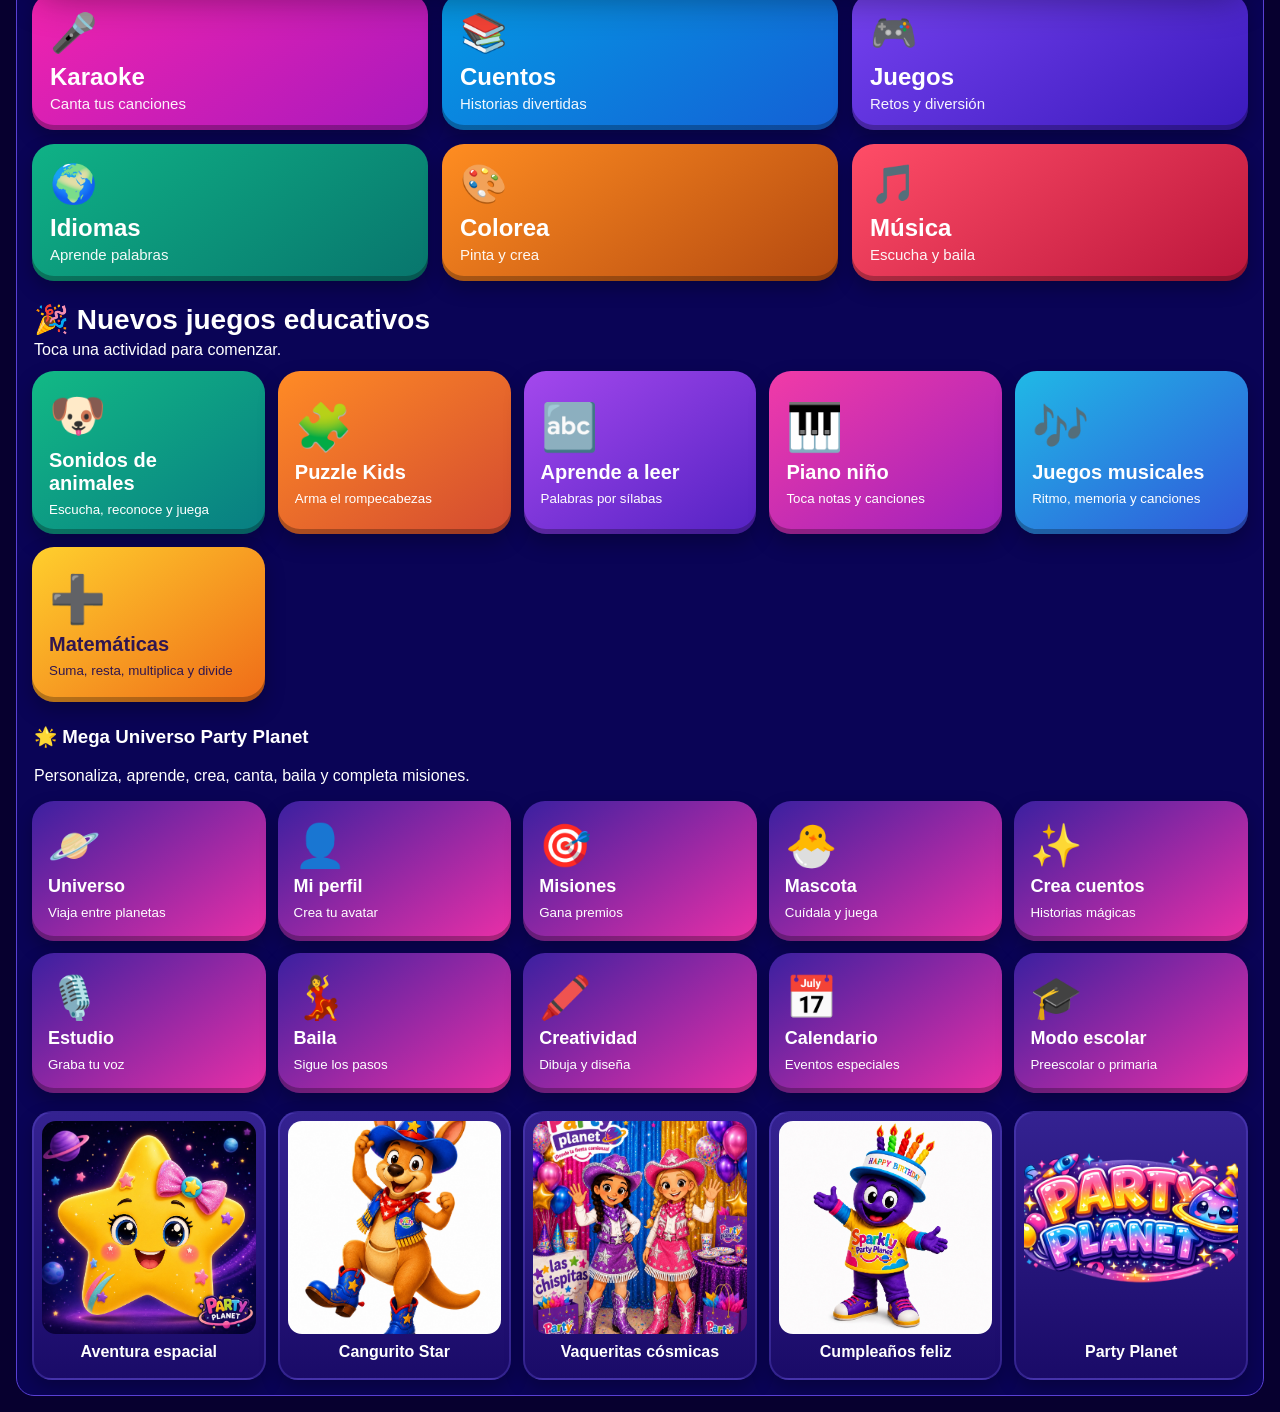
==== commit 3ebe3bbd: "Version 32" ====
--- a/index.html
+++ b/index.html
@@ -4,10 +4,10 @@
 <meta charset="utf-8">
 <meta name="viewport" content="width=device-width,initial-scale=1,viewport-fit=cover">
 <meta name="theme-color" content="#160066">
-<title>Party Planet V31</title>
+<title>Party Planet V32</title>
 <link rel="manifest" href="manifest.json">
-<link rel="stylesheet" href="styles.css?v=31">
-<script>(async function(){const V='31';if(localStorage.getItem('pp_app_version')!==V){localStorage.setItem('pp_app_version',V);try{if('serviceWorker' in navigator){const r=await navigator.serviceWorker.getRegistrations();await Promise.all(r.map(x=>x.unregister()));}if('caches' in window){const k=await caches.keys();await Promise.all(k.map(x=>caches.delete(x)));}}catch(e){}}})();</script>
+<link rel="stylesheet" href="styles.css?v=32">
+<script>(async function(){const V='32';if(localStorage.getItem('pp_app_version')!==V){localStorage.setItem('pp_app_version',V);try{if('serviceWorker' in navigator){const r=await navigator.serviceWorker.getRegistrations();await Promise.all(r.map(x=>x.unregister()));}if('caches' in window){const k=await caches.keys();await Promise.all(k.map(x=>caches.delete(x)));}}catch(e){}}})();</script>
 </head>
 <body>
 <div class="space-motion" aria-hidden="true">
@@ -116,6 +116,6 @@
 
 <div id="modal" class="modal hidden"><div class="modal-card"><button class="modal-close" onclick="closeModal()">✕</button><div id="modalBody"></div></div></div>
 <div id="toast"></div>
-<script src="app.js?v=31"></script>
+<script src="app.js?v=32"></script>
 </body>
 </html>
--- a/styles.css
+++ b/styles.css
@@ -708,3 +708,28 @@
 
 .v31-mega-heading{margin:24px 2px 12px}.v31-mega-grid{display:grid;grid-template-columns:repeat(5,1fr);gap:12px;margin-bottom:18px}.v31-mega-grid button{border:0;border-radius:22px;padding:16px;min-height:140px;color:white;text-align:left;background:linear-gradient(145deg,#3b20a0,#eb2fa7);box-shadow:inset 0 -5px #0004,0 8px 18px #0004}.v31-mega-grid span{display:block;font-size:42px}.v31-mega-grid b{display:block;font-size:18px;margin:6px 0}.v31-two{display:grid;grid-template-columns:320px 1fr;gap:16px}.v31-preview,.v31-pet{background:linear-gradient(145deg,#2a1685,#13075d);border-radius:24px;padding:20px;text-align:center}.v31-preview>div{font-size:100px}.v31-form label{display:block;margin:12px 0}.v31-form input,.v31-form select{width:100%;padding:12px;border:0;border-radius:12px}.v31-avatars{display:flex;gap:8px}.v31-avatars button{font-size:28px}.v31-progress{height:18px;background:#16075c;border-radius:20px;overflow:hidden}.v31-progress i{display:block;height:100%;background:linear-gradient(90deg,#28d6f0,#ff35ad)}.v31-missions{display:grid;grid-template-columns:repeat(5,1fr);gap:12px;margin-top:15px}.v31-missions button{border:0;border-radius:20px;padding:16px;background:linear-gradient(145deg,#2e198e,#4727b1);color:#fff}.v31-missions button.done{background:linear-gradient(145deg,#24bf7f,#087b77)}.v31-missions span{display:block;font-size:40px}.v31-universe{position:relative;min-height:680px;border-radius:30px;background:radial-gradient(circle,#3c1b9a,#0d0434 70%);overflow:hidden}.v31-core{position:absolute;left:50%;top:50%;transform:translate(-50%,-50%);width:180px;height:180px;border-radius:50%;display:grid;place-items:center;text-align:center;font-size:45px;background:radial-gradient(circle,#fff87b,#ff7b21 65%,#ec1d8e)}.v31-universe button{--a:calc(var(--i)*45deg);position:absolute;left:50%;top:50%;width:135px;height:135px;border-radius:50%;border:0;color:white;background:linear-gradient(145deg,#ff37b3,#5a3ad9);transform:translate(-50%,-50%) rotate(var(--a)) translateX(245px) rotate(calc(-1*var(--a)))}.v31-universe button span{display:block;font-size:38px}.v31-pet .body{font-size:150px}.v31-pet .hat{font-size:55px}.v31-stat{margin:12px}.v31-stat div{height:14px;background:#17065c;border-radius:10px}.v31-stat i{display:block;height:100%;background:linear-gradient(90deg,#25d2ec,#ff34ad)}.v31-pet-actions{display:grid;grid-template-columns:repeat(2,1fr);gap:10px}.v31-pet-actions button{padding:12px;border:0;border-radius:14px;background:#ef2aa8;color:#fff}.v31-games{display:grid;grid-template-columns:repeat(4,1fr);gap:12px}.v31-games button{border:0;border-radius:20px;padding:18px;background:linear-gradient(145deg,#2c198e,#4928b2);color:white}.v31-games span{display:block;font-size:42px}.v31-storyform{display:grid;grid-template-columns:repeat(4,1fr);gap:10px}.v31-storyform select{padding:12px;border:0;border-radius:12px}.v31-studio{text-align:center}.v31-studio>div{font-size:120px}.v31-studio audio{display:block;width:100%;margin-top:15px}.v31-dance{text-align:center;background:linear-gradient(145deg,#2d188c,#e22ca4);border-radius:25px;padding:20px}.v31-dance img{width:260px;height:260px;object-fit:cover;border-radius:25px}.v31-dance span{display:block;font-size:75px}.v31-dance b{display:block;font-size:34px}.v31-palette{display:flex;gap:10px;margin-bottom:12px}.v31-palette>button:not(.action-btn){width:42px;height:42px;border-radius:50%;border:3px solid white}.v31-canvas{width:100%;height:420px;background:white;border-radius:20px;touch-action:none}.v31-calendar{display:grid;grid-template-columns:repeat(3,1fr);gap:13px}.v31-calendar article{border-radius:20px;padding:18px;background:linear-gradient(145deg,#2a1688,#4d2bb7);text-align:center}.v31-calendar span{font-size:55px}.v31-calendar button{border:0;border-radius:12px;padding:10px;background:#f12ca7;color:white}.v31-modes{display:grid;grid-template-columns:1fr 1fr;gap:18px}.v31-modes button{border:0;border-radius:25px;padding:30px;background:linear-gradient(145deg,#2c198f,#4d2ab7);color:white;text-align:left}.v31-modes button.active{outline:5px solid #ffdc37}.v31-modes span{display:block;font-size:80px}.v31-modes b{display:block;font-size:30px}
 @media(max-width:1000px){.v31-mega-grid{grid-template-columns:repeat(3,1fr)}.v31-missions{grid-template-columns:repeat(3,1fr)}.v31-games{grid-template-columns:repeat(3,1fr)}}@media(max-width:700px){.v31-mega-grid,.v31-missions,.v31-games,.v31-calendar{grid-template-columns:repeat(2,1fr)}.v31-two,.v31-modes{grid-template-columns:1fr}.v31-storyform{grid-template-columns:1fr}.v31-universe button{width:105px;height:105px;transform:translate(-50%,-50%) rotate(var(--a)) translateX(145px) rotate(calc(-1*var(--a)))}}
+
+
+/* ======================================================
+   PARTY PLANET V32 — CUENTOS ILUSTRADOS
+   ====================================================== */
+.v32-story-hero{display:grid;grid-template-columns:260px 1fr;gap:16px;align-items:center;padding:18px;border-radius:24px;background:linear-gradient(135deg,#ff43b1,#6f3fe6,#24bde8);box-shadow:0 12px 28px #0004;margin-bottom:16px}
+.v32-story-hero img{width:100%;height:190px;object-fit:cover;border-radius:18px}
+.v32-story-hero h3{margin:0 0 6px;font-size:30px}.v32-story-hero p{margin:0;font-size:18px;line-height:1.5}
+.story-library-v32{display:grid;gap:14px;margin-bottom:18px}
+.story-book-card-v32{display:grid;grid-template-columns:210px 1fr;gap:14px;padding:14px;border-radius:24px;background:linear-gradient(145deg,#27127d,#140760);border:1px solid #6246d8;box-shadow:0 10px 24px #0004}
+.story-book-card-v32.active{outline:4px solid #ffd83e;background:linear-gradient(145deg,#ff3eb4,#6539e4)}
+.story-book-card-v32 img{width:100%;height:220px;object-fit:cover;border-radius:18px;background:#fff}
+.story-book-meta-v32 h3{margin:0 0 8px;font-size:28px}.story-book-meta-v32 p{margin:0 0 12px;line-height:1.6;font-size:17px}
+.story-book-actions-v32{display:flex;gap:10px;flex-wrap:wrap}
+.story-reader-v32{padding:16px;border-radius:26px;background:linear-gradient(145deg,#2b1687,#12065d);box-shadow:0 14px 30px #0005;border:1px solid #654adb}
+.story-reader-top-v32{display:grid;grid-template-columns:1fr 240px;gap:14px;align-items:center;margin-bottom:14px}
+.story-reader-top-v32 h3{margin:0 0 4px;font-size:30px}.story-reader-top-v32 p{margin:0;color:#aef4ff}
+.story-progress-v32{height:16px;border-radius:999px;background:#0d0435;overflow:hidden}.story-progress-v32 i{display:block;height:100%;background:linear-gradient(90deg,#25d0ec,#ffd73b,#ff39af)}
+.story-open-book-v32{display:grid;grid-template-columns:360px 1fr;gap:18px;background:linear-gradient(145deg,#fff7df,#fffaf1);border-radius:26px;padding:18px;color:#35154f;box-shadow:inset 0 0 0 6px #efdcb6}
+.story-page-image-v32{display:flex;flex-direction:column;gap:8px}.story-page-image-v32 img{width:100%;height:320px;object-fit:cover;border-radius:20px;box-shadow:0 8px 18px #0003}.story-page-image-v32 span{font-weight:900;color:#704d14;text-align:center}
+.story-page-text-v32{display:flex;flex-direction:column;justify-content:center}.story-page-text-v32 h4{margin:0 0 10px;font-size:28px;color:#7f2a8f}.story-page-text-v32 p{margin:0;font-size:20px;line-height:1.8;color:#432057}
+.story-page-dots-v32{display:flex;gap:8px;flex-wrap:wrap;justify-content:center;margin:14px 0}.story-page-dots-v32 button{border:0;border-radius:12px;padding:10px 14px;background:#4528aa;color:#fff;font-weight:1000}.story-page-dots-v32 button.active{background:#ff38af}
+.story-reader-controls-v32{display:flex;gap:10px;flex-wrap:wrap;justify-content:center}.story-reader-controls-v32 .action-btn[disabled]{opacity:.5;cursor:not-allowed}
+@media(max-width:900px){.v32-story-hero,.story-book-card-v32,.story-open-book-v32,.story-reader-top-v32{grid-template-columns:1fr}.story-page-image-v32 img{height:250px}}
+@media(max-width:600px){.story-page-text-v32 p{font-size:18px}.story-book-card-v32 img{height:190px}}
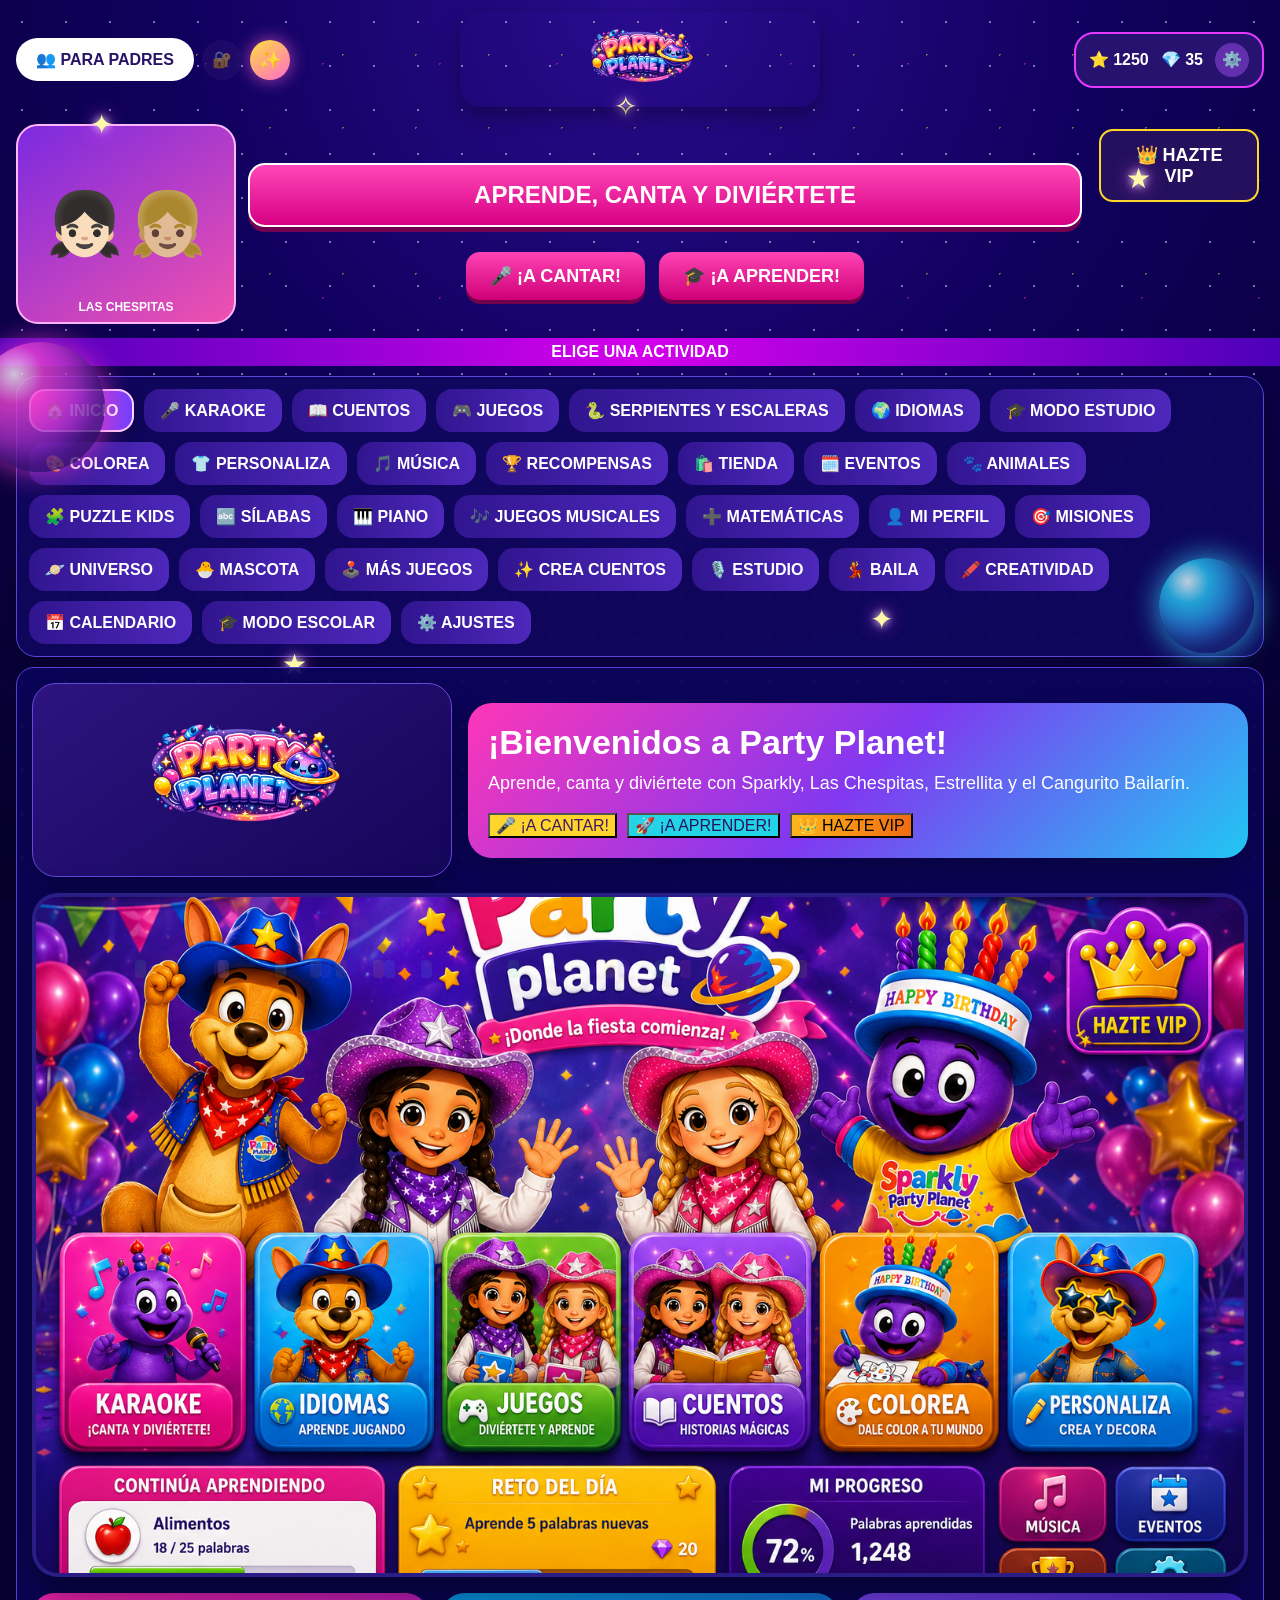
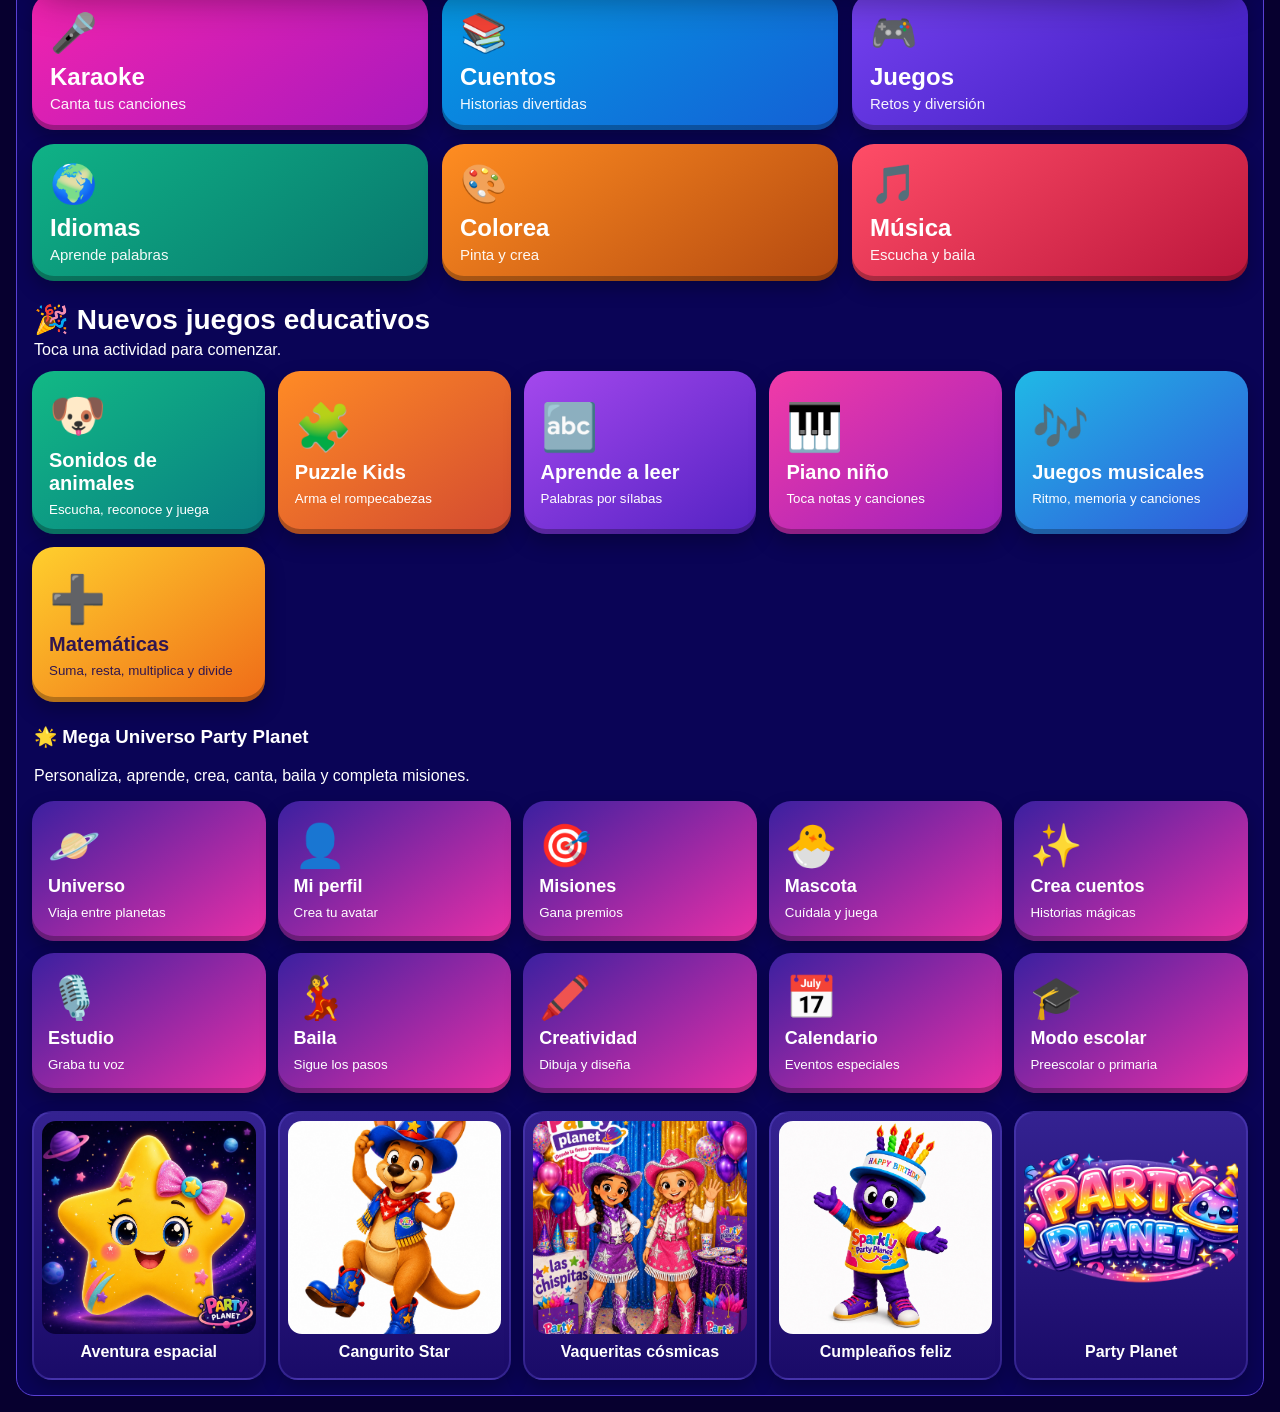
==== commit 75102662: "Version 34" ====
--- a/index.html
+++ b/index.html
@@ -4,10 +4,10 @@
 <meta charset="utf-8">
 <meta name="viewport" content="width=device-width,initial-scale=1,viewport-fit=cover">
 <meta name="theme-color" content="#160066">
-<title>Party Planet V32</title>
-<link rel="manifest" href="manifest.json">
-<link rel="stylesheet" href="styles.css?v=32">
-<script>(async function(){const V='32';if(localStorage.getItem('pp_app_version')!==V){localStorage.setItem('pp_app_version',V);try{if('serviceWorker' in navigator){const r=await navigator.serviceWorker.getRegistrations();await Promise.all(r.map(x=>x.unregister()));}if('caches' in window){const k=await caches.keys();await Promise.all(k.map(x=>caches.delete(x)));}}catch(e){}}})();</script>
+<title>Party Planet V34 Cuentos con Imagenes</title>
+<link rel="manifest" href="manifest.json?v=34-storyimg">
+<link rel="stylesheet" href="styles.css?v=34-storyimg">
+<script>(async function(){const V='34-storyimg';if(localStorage.getItem('pp_app_version')!==V){localStorage.setItem('pp_app_version',V);try{if('serviceWorker' in navigator){const r=await navigator.serviceWorker.getRegistrations();await Promise.all(r.map(x=>x.unregister()));}if('caches' in window){const k=await caches.keys();await Promise.all(k.map(x=>caches.delete(x)));}}catch(e){}}})();</script>
 </head>
 <body>
 <div class="space-motion" aria-hidden="true">
@@ -116,6 +116,6 @@
 
 <div id="modal" class="modal hidden"><div class="modal-card"><button class="modal-close" onclick="closeModal()">✕</button><div id="modalBody"></div></div></div>
 <div id="toast"></div>
-<script src="app.js?v=32"></script>
+<script src="app.js?v=34-storyimg"></script>
 </body>
 </html>
--- a/styles.css
+++ b/styles.css
@@ -733,3 +733,13 @@
 .story-reader-controls-v32{display:flex;gap:10px;flex-wrap:wrap;justify-content:center}.story-reader-controls-v32 .action-btn[disabled]{opacity:.5;cursor:not-allowed}
 @media(max-width:900px){.v32-story-hero,.story-book-card-v32,.story-open-book-v32,.story-reader-top-v32{grid-template-columns:1fr}.story-page-image-v32 img{height:250px}}
 @media(max-width:600px){.story-page-text-v32 p{font-size:18px}.story-book-card-v32 img{height:190px}}
+
+
+/* V34 cuentos con imagenes */
+.story-gallery-v34{margin:16px 0;padding:16px;border-radius:24px;background:linear-gradient(145deg,#27127d,#140760);box-shadow:0 10px 24px #0004}
+.story-gallery-v34 h3{margin:0 0 12px;font-size:28px;color:#fff}
+.story-gallery-grid-v34{display:grid;grid-template-columns:repeat(3,1fr);gap:14px}
+.story-gallery-grid-v34 figure{margin:0;background:linear-gradient(145deg,#ffffff,#fff5d7);padding:12px;border-radius:18px;color:#4d2370;box-shadow:0 8px 18px #0002}
+.story-gallery-grid-v34 img{width:100%;height:230px;object-fit:cover;border-radius:14px;display:block}
+.story-gallery-grid-v34 figcaption{text-align:center;font-weight:900;padding-top:8px;line-height:1.4}
+@media(max-width:900px){.story-gallery-grid-v34{grid-template-columns:1fr}}
